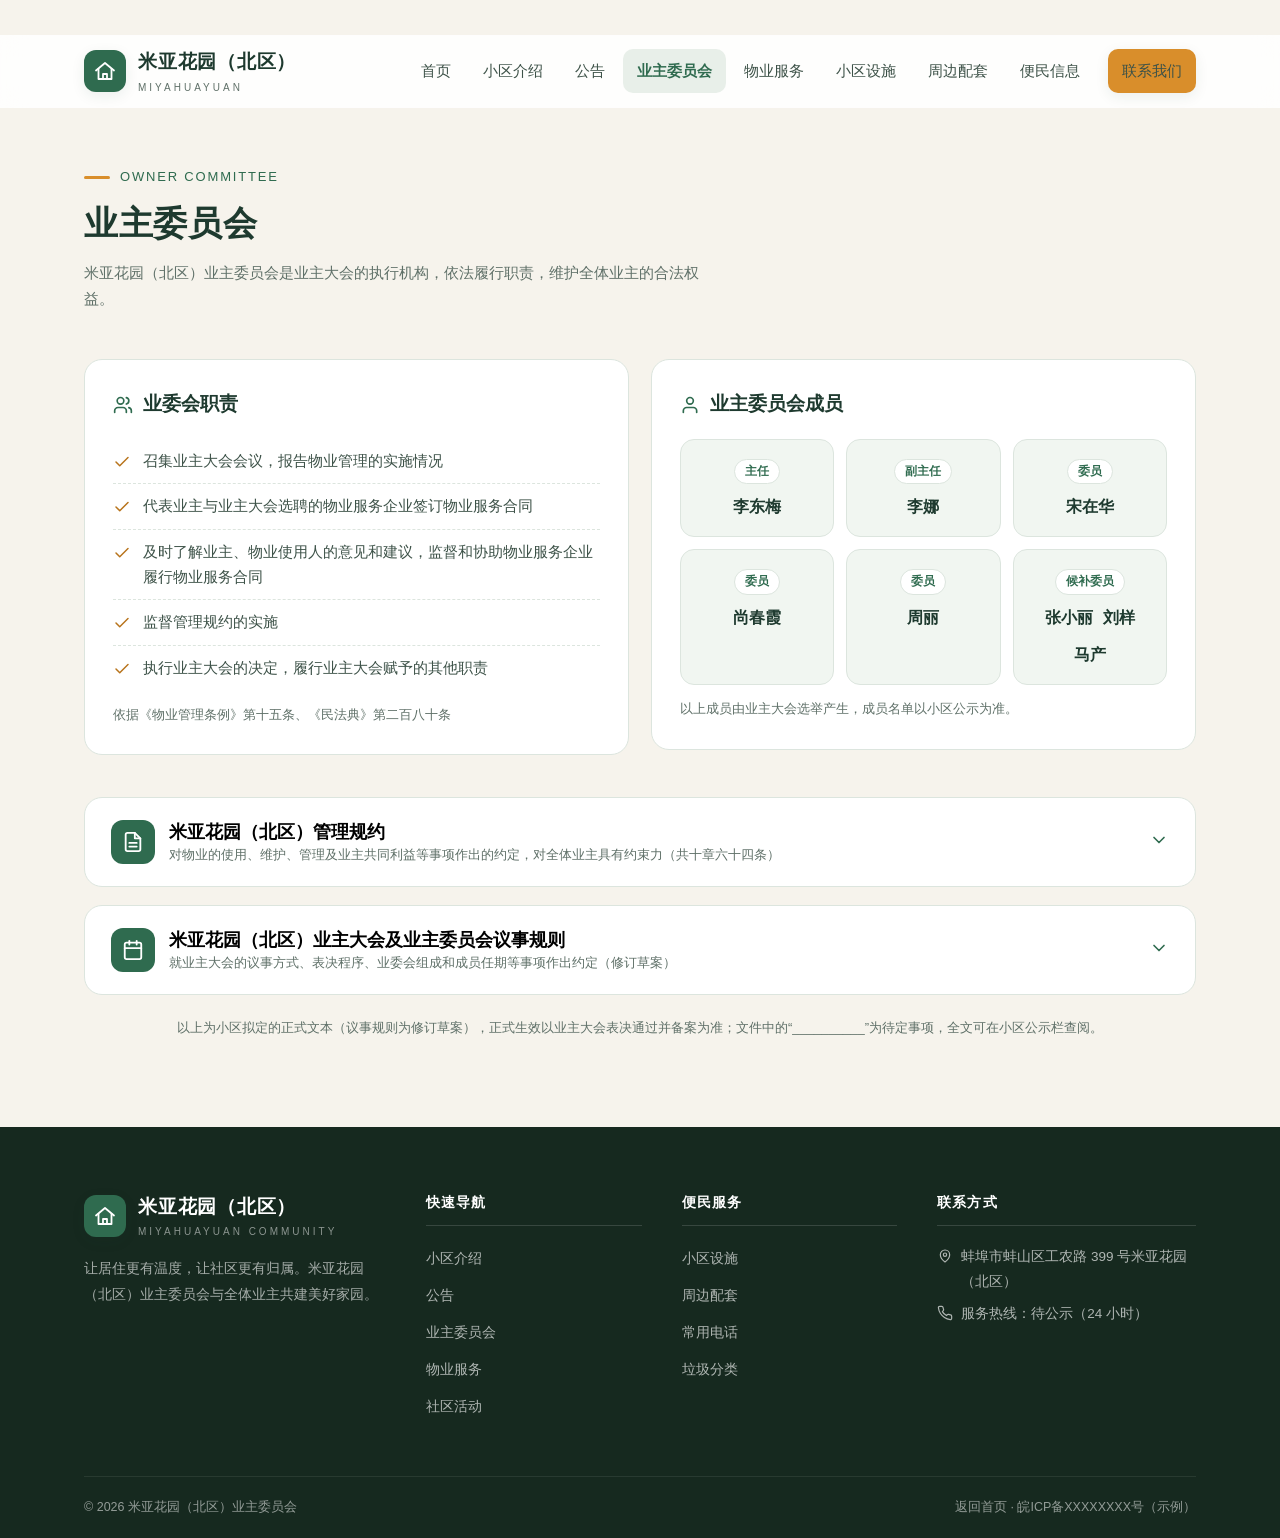
==== committee.html @ e0fb732d "gg" ====
<!DOCTYPE html>
<html lang="zh-CN">
<head>
<meta charset="UTF-8">
<meta name="viewport" content="width=device-width, initial-scale=1.0">
<title>业主委员会 · 米亚花园（北区）</title>
<meta name="description" content="米亚花园（北区）业主委员会：成员公示、职责说明与《管理规约》《议事规则》全文。">
<link rel="stylesheet" href="https://miaoda.feishu.cn/fonts/css2?family=Noto+Serif+SC:wght@500;600;700;900&family=Noto+Sans+SC:wght@300;400;500;700&display=swap">
<link rel="stylesheet" href="assets/css/site.css">
</head>
<body>

<header class="site-header" id="siteHeader">
  <div class="container nav">
    <a href="index.html" class="brand" aria-label="米亚花园（北区）首页">
      <span class="brand-logo">
        <svg viewBox="0 0 24 24" fill="none" stroke="currentColor" stroke-width="1.8" stroke-linecap="round" stroke-linejoin="round" width="24" height="24"><path d="M3 11.5 12 4l9 7.5"/><path d="M5.5 10v10h13V10"/><path d="M10 20v-5h4v5"/></svg>
      </span>
      <span>
        <span class="brand-name">米亚花园（北区）</span>
        <span class="brand-sub">MIYAHUAYUAN</span>
      </span>
    </a>
    <nav class="nav-links" id="navLinks" aria-label="主导航">
      <a href="index.html">首页</a>
      <a href="index.html#about">小区介绍</a>
      <a href="notices.html">公告</a>
      <a href="committee.html" class="active">业主委员会</a>
      <a href="index.html#service">物业服务</a>
      <a href="index.html#facilities">小区设施</a>
      <a href="index.html#around">周边配套</a>
      <a href="index.html#life">便民信息</a>
      <a href="index.html#contact" class="nav-cta">联系我们</a>
    </nav>
    <button class="nav-toggle" id="navToggle" aria-label="打开菜单" aria-expanded="false">
      <svg viewBox="0 0 24 24" fill="none" stroke="currentColor" stroke-width="2" stroke-linecap="round"><path d="M4 7h16M4 12h16M4 17h16"/></svg>
    </button>
  </div>
</header>

<main>
<!-- ===== 业主委员会 ===== -->
<section class="section section--sage" id="committee" style="padding-top:160px;">
  <div class="container">
    <div class="sec-head">
      <span class="sec-eyebrow">Owner Committee</span>
      <h2 class="sec-title">业主委员会</h2>
      <p class="sec-sub">米亚花园（北区）业主委员会是业主大会的执行机构，依法履行职责，维护全体业主的合法权益。</p>
    </div>

    <div class="committee-grid">
      <div class="committee-card">
        <h4>
          <svg viewBox="0 0 24 24" fill="none" stroke="currentColor" stroke-width="2" stroke-linecap="round" stroke-linejoin="round"><path d="M16 21v-2a4 4 0 0 0-4-4H6a4 4 0 0 0-4 4v2"/><circle cx="9" cy="7" r="4"/><path d="M22 21v-2a4 4 0 0 0-3-3.87"/><path d="M16 3.13a4 4 0 0 1 0 7.75"/></svg>
          业委会职责
        </h4>
        <ul class="duty-list">
          <li>
            <svg viewBox="0 0 24 24" fill="none" stroke="currentColor" stroke-width="2" stroke-linecap="round" stroke-linejoin="round"><polyline points="20 6 9 17 4 12"/></svg>
            召集业主大会会议，报告物业管理的实施情况
          </li>
          <li>
            <svg viewBox="0 0 24 24" fill="none" stroke="currentColor" stroke-width="2" stroke-linecap="round" stroke-linejoin="round"><polyline points="20 6 9 17 4 12"/></svg>
            代表业主与业主大会选聘的物业服务企业签订物业服务合同
          </li>
          <li>
            <svg viewBox="0 0 24 24" fill="none" stroke="currentColor" stroke-width="2" stroke-linecap="round" stroke-linejoin="round"><polyline points="20 6 9 17 4 12"/></svg>
            及时了解业主、物业使用人的意见和建议，监督和协助物业服务企业履行物业服务合同
          </li>
          <li>
            <svg viewBox="0 0 24 24" fill="none" stroke="currentColor" stroke-width="2" stroke-linecap="round" stroke-linejoin="round"><polyline points="20 6 9 17 4 12"/></svg>
            监督管理规约的实施
          </li>
          <li>
            <svg viewBox="0 0 24 24" fill="none" stroke="currentColor" stroke-width="2" stroke-linecap="round" stroke-linejoin="round"><polyline points="20 6 9 17 4 12"/></svg>
            执行业主大会的决定，履行业主大会赋予的其他职责
          </li>
        </ul>
        <p class="c-note">依据《物业管理条例》第十五条、《民法典》第二百八十条</p>
      </div>

      <div class="committee-card">
        <h4>
          <svg viewBox="0 0 24 24" fill="none" stroke="currentColor" stroke-width="2" stroke-linecap="round" stroke-linejoin="round"><path d="M20 21v-2a4 4 0 0 0-4-4H8a4 4 0 0 0-4 4v2"/><circle cx="12" cy="7" r="4"/></svg>
          业主委员会成员
        </h4>
        <div class="member-grid">
          <div class="member-card">
            <span class="m-role">主任</span>
            <span class="m-name">李东梅</span>
          </div>
          <div class="member-card">
            <span class="m-role">副主任</span>
            <span class="m-name">李娜</span>
          </div>
          <div class="member-card">
            <span class="m-role">委员</span>
            <span class="m-name">宋在华</span>
          </div>
          <div class="member-card">
            <span class="m-role">委员</span>
            <span class="m-name">尚春霞</span>
          </div>
          <div class="member-card">
            <span class="m-role">委员</span>
            <span class="m-name">周丽</span>
          </div>
          <div class="member-card">
            <span class="m-role">候补委员</span>
            <span class="m-names">
              <span class="m-name">张小丽</span>
              <span class="m-name">刘样</span>
              <span class="m-name">马产</span>
            </span>
          </div>
        </div>
        <p class="c-note">以上成员由业主大会选举产生，成员名单以小区公示为准。</p>
      </div>
    </div>

    <div class="doc-wrap">
      <div class="doc-card" id="docRule">
        <button class="doc-head" type="button" aria-expanded="false">
          <span class="d-ic">
            <svg viewBox="0 0 24 24" fill="none" stroke="currentColor" stroke-width="2" stroke-linecap="round" stroke-linejoin="round"><path d="M14 2H6a2 2 0 0 0-2 2v16a2 2 0 0 0 2 2h12a2 2 0 0 0 2-2V8z"/><polyline points="14 2 14 8 20 8"/><line x1="16" y1="13" x2="8" y2="13"/><line x1="16" y1="17" x2="8" y2="17"/></svg>
          </span>
          <span>
            <span class="d-title">米亚花园（北区）管理规约</span>
            <span class="d-sub">对物业的使用、维护、管理及业主共同利益等事项作出的约定，对全体业主具有约束力（共十章六十四条）</span>
          </span>
          <span class="d-arrow">
            <svg viewBox="0 0 24 24" fill="none" stroke="currentColor" stroke-width="2" stroke-linecap="round" stroke-linejoin="round"><polyline points="6 9 12 15 18 9"/></svg>
          </span>
        </button>
                <div class="doc-body">
          <div class="doc-chapter">
            <h5>第一章 总则</h5>
            <ol>
              <li>第一条 为维护本物业管理区域内的全体业主和物业使用人的合法权益，保障物业的安全、合理使用，营造美好宜居环境，根据《中华人民共和国民法典》《物业管理条例》《安徽省物业管理条例》等有关法律法规，结合本物业管理区域实际，制定本管理规约。</li>
              <li>第二条 本管理规约经征求属地街道办事处（乡镇人民政府）、居（村）民委员会的意见后，由业主大会会议通过，对物业管理区域内的全体业主和物业使用人均具有约束力。物业使用人违反本管理规约的规定，相关业主应当承担连带责任。“业主”指房屋等物业的所有权人。“物业使用人”指房屋等物业的承租人和其他实际合法使用房屋等物业的人，物业服务企业除外。物业的抵押人和抵押权人以及其他相关利益人在物业管理活动中均受本管理规约约束。</li>
              <li>第三条  本物业管理区域为商住混合性质，其中一至二层规划用途为商业（菜市场），三至六层规划用途为住宅。本规约旨在平衡商业经营必要性与住宅居住安宁性，维护全体业主的共同利益与合法权益。</li>
              <li>第四条 业主、物业使用人在物业使用中，应遵守本物业管理区域消防安全、电梯使用、高空抛物、车辆停放、杂物堆放、空调安装、装饰装修、动物饲养、垃圾分类、房屋出租、噪声污染等管理制度及约定和属地街道办事处（乡镇人民政府）、居（村）民委员会关于物业使用的有关要求，不得从事法律、法规、规章和规范性文件中规定的禁止性行为。</li>
            </ol>
          </div>
          <div class="doc-chapter">
            <h5>第二章 物业基本情况</h5>
            <ol>
              <li>第五条 本物业管理区域内物业的基本情况（一）物业名称：米亚花园北区；（二）坐落位置：蚌埠市蚌山区黄庄街道；（三）物业类型：综合；（四）物业管理区域四至：东至：   工农路     ；南至：   红旗三路   ；西至：   红旗三小   ；北至：   西泉小区   ；（有物业管理区域划分意见书的，具体附后）；（五）物业管理区域概况：总占地面积__________平方米、物业总建筑面积__________平方米，总户数__________；（六）物业服务用房建筑面积__________平方米，其中：物业服务用房用于办公的（物业管理办公用房）建筑面积__________平方米，坐落：；物业服务用房用于经营的（物业管理经营用房）建筑面积为__________平方米，坐落：；（七）业主大会及业主委员会办公地点：__________。</li>
              <li>第六条 功能分区说明（一）本小区规划功能混合，全体业主共同拥有共有部分。但基于使用性质差异，管理上实行“相对分区”原则。（二）住宅区域（主要指三至六层及周边紧邻的公共活动空间）的安宁、安全与卫生环境享有优先保护权。（三）商业区域（主要指一、二层菜市场及指定卸货区、商业垃圾房）的经营不得对住宅区域造成超出法律法规和本规约允许范围的干扰。</li>
            </ol>
          </div>
          <div class="doc-chapter">
            <h5>第三章 物业管理服务</h5>
            <ol>
              <li>第七条 物业服务收费可以采取包干制或酬金制方式，具体根据物业服务合同约定。</li>
              <li>第八条 业主按照物业服务合同约定按时足额向物业服务企业支付物业费等费用；业主转让物业专有部分的，应及时结清物业费等费用。</li>
              <li>第九条 业主与物业使用人约定由物业使用人交纳物业费等费用的，从其约定，业主负连带交纳责任。物业使用人未按约定交纳的，由业主交纳物业费等费用。</li>
              <li>第十条 业主委托物业服务企业提供物业服务合同约定以外服务项目的，其费用由双方另行约定。</li>
              <li>第十一条 业主应向物业服务企业提供真实有效的联系方式（包括联系电话、送达地址等），便于相关服务信息及紧急情况的通知或送达；联系方式发生变更，应及时联系物业服务企业更新信息。</li>
              <li>第十二条 业主应响应公共卫生事件、治安事件、消防救援以及恶劣天气影响等紧急情况的处理方案，配合物业服务企业开展应急处置相关工作。</li>
              <li>第十三条 对本物业管理区域内违反有关治安、消防安全、电梯使用、高空抛物、车辆停放、杂物堆放、空调安装、装饰装修、动物饲养、垃圾分类、房屋出租、噪声污染等方面法律法规和本管理规约规定的行为，物业服务企业应当及时劝阻、制止，收集固定相关证据；劝阻、制止无效的，及时向小区执法相关部门报告并协助处理，同时报告业主委员会、居（村）民委员会。</li>
            </ol>
          </div>
          <div class="doc-chapter">
            <h5>第四章 物业的使用和维护</h5>
            <ol>
              <li>第十四条 业主对物业的专有部分享有占有、使用、收益和处分的权利，但不得侵害其他人的合法权益。</li>
              <li>第十五条 业主、物业使用人应当按照下列规定使用物业：（一）自觉维护物业的整洁、美观和共用部位、通道的畅通及共用设施设备的完好；（二）当物业的专有部分出现影响他人正常使用的情况时，业主、物业使用人或物业服务企业应当及时维修，消除隐患，依法承担修复或赔偿责任；（三）不得占用、损坏本物业的共用部位、共用设施设备或改变其使用功能，因搬迁、装饰装修等原因确需合理使用共用部位、共用设施设备的，应事先通知物业服务企业并确定使用范围和时限，并在约定的期限内恢复原状，造成损失的，应予赔偿。（四）对业主、物业使用人享有使用权的绿地等，不得私自改造、破坏。</li>
              <li>第十六条 业主、物业使用人使用物业时不得有下列行为：（一）拆改住宅房屋或者与其结构垂直连体的非住宅房屋的基础、墙体、梁、柱、楼板等承重结构，损坏共用的设施设备，在外墙上拆改、增设门窗，或者扩大原有门窗尺寸，损坏和改变房屋外貌；（二）在楼板、阳台、露台、屋顶超荷载铺设材料或者堆放物品、在室内增设超荷载分隔墙体；在外墙安装存在安全隐患、有碍观瞻或者破坏小区整体环境的物品；（三）擅自改变房屋设计用途；（四）占用共用部位和消防通道，损坏共用的设施设备或者移装共用设备；（五）在庭院、车位、平台、屋顶、露台或者其他场地搭建建筑物、构筑物；（六）违反有关规定存放易燃、易爆、剧毒、放射性物品和燃放烟花爆竹及排放有毒、有害、危险物质；（七）法律、法规和规章禁止的其他行为。</li>
              <li>第十七条 业主和物业使用人应当按照设计用途使用物业，不得违反法律法规以及本管理规约的规定改变房屋使用用途。业主确需改变房屋设计用途的，除遵守法律、法规外，应当经有利害关系的业主书面同意后，报自然资源和规划等部门批准，依法办理相关手续，将有关部门审批的资料报送物业服务企业留存，并告知业主委员会、居（村）民委员会。</li>
              <li>第十八条 业主、物业使用人应遵守法律法规、规章和本管理规约的规定，按照有利于物业使用安全、整洁以及公平合理、不损害公共利益和他人利益的原则，正确处理供电、供水、供热、供气、排水、通行、通风、采光、管线铺设、建筑维修、装饰装修、环境卫生、环境保护、秩序维护等方面的相邻关系。</li>
              <li>第十九条 根据《中华人民共和国大气污染防治法》和《蚌埠市燃放烟花爆竹管理规定》等相关规定，业主、物业使用人禁止在物业管理区域内燃放烟花爆竹。</li>
              <li>第二十条 使用电梯，应自觉遵守《蚌埠市电梯安全管理条例》，不得有下列行为：（一）乘用明示处于禁止使用状态的电梯；（二）乘用超过额定载荷的电梯；（三）将电动自行车、摩托车、三轮车带入载人电梯；（四）采用非安全方法开启电梯层门、轿厢门；（五）用尖锐物体点击电梯按钮或者随意启动紧急报警装置；（六）吸烟、蹦跳，或者涂改、污损、撕毁电梯使用标志、安全警示标志等；（七）在运行的自动扶梯、自动人行道上逆行、追逐或者在出入口处滞留；（八）损坏、拆除电梯部件及其附属设施；（九）携带易燃易爆物品、危险物质或者其他可能影响电梯安全的物品；（十）扰乱电梯使用秩序、危及电梯运行安全的其他行为。监护人应当履行对被监护人安全乘用电梯的监护义务。</li>
              <li>第二十一条 业主、物业使用人应当加强安全防范意识，自觉遵守有关规章制度和维护家庭人身财产安全和本物业的使用安全，配合物业服务企业做好防火防盗工作。如发生煤气泄漏、漏电、火灾、水管破裂、交通事故、协助公安机关执行任务等突发事件，物业服务企业协助相关职能部门、单位采取紧急避险措施，业主、物业使用人应积极配合。</li>
              <li>第二十二条 业主、物业使用人应当遵守法律、法规、规章和规范性文件的规定，依法依规使用和维护本物业管理区域内的消防设施设备，并遵守下列规定：（一）不得占用、堵塞、封闭消防通道、消防登高面；（二）不得在消防楼梯、单元过道、楼顶消防逃生平台等公共部位堆放物品、杂物或搭建构筑物及其附属设施；（三）不得损坏消防设施设备、影响消防安全；（四）不得擅自使用、挪用物业区域内的消防设施、设备；（五）不得擅自动用消防用水；（六）不得私拉电线，违规为非机动车、平衡车等充电；（七）不得在高层民用建筑公共门厅、疏散走道、楼梯间、安全出口停放电动自行车或者为电动自行车充电；（八）违反消防安全的行为被公安、消防等部门责令整改的，应当按照要求及时整改；（九）__________。如有违反上述行为的，由物业服务企业或业主委员会予以劝阻、制止；劝阻、制止无效的，及时报告公安、消防等部门，并收集固定相关证据、协助处理。</li>
              <li>第二十三条 业主、物业使用人发现有人为损坏或非法动用消防设施的，应立即通知物业服务企业。物业服务区域内的火灾报警系统为紧急情况下使用，不得随意启动，以免影响火灾报警系统的正常生活。</li>
              <li>第二十四条 物业服务企业可对公共部位堆放的杂物和搭建的构筑物及其附属设施进行及时清理，对重大安全隐患立即进行清理或者对一般安全隐患已履行提前告知（公告）的情况下进行清理。</li>
              <li>第二十五条 业主、物业使用人应防止物业专有部分设施、搁置物、悬挂物等脱落、坠落，严禁高空抛物行为，防范高空坠物事件的发生。物业服务企业一旦发现高空抛物行为发生，应该立即向公安机关报警，并协助取证。物业服务企业为维护公共安全，经业主共同决定可安装监控查找高空抛物、高空坠物发生情况，因高空抛物、高空坠物造成的损失依法由责任人承担。</li>
              <li>第二十六条 物业管理区域内实行生活垃圾分类和定时定点投放制度的，业主和物业使用人为生活垃圾分类投放的责任人，遵守下列规定：（一）业主、物业使用人按照相关法律、法规、规章的规定，对其产生的生活垃圾进行分类投放；（二）规范使用垃圾驿站、垃圾分类收集容器等生活垃圾分类设施设备；（三）不属于生活垃圾的，按照相关规定处理，不得随便丢弃；（四）__________。如有违反上述行为的，由物业服务企业或业主委员会予以劝阻、制止；劝阻、制止无效的，向有关行政主管部门报告，并收集固定相关证据、协助处理。</li>
              <li>第二十七条 业主、物业使用人在装饰装修及物业使用过程中，不得违法搭建、改建建筑物、构筑物，并遵守下列规定：（一）不得将房屋内卧室、起居室、阳台等部位改为卫生间或厨房间，不得改变卫生间、厨房间的原始设计位置；（二）不得改变房屋的基础、承重墙体、梁柱、楼盖、屋顶等房屋原始设计承重结构；（三）不得擅自改变房屋外立面；（四）__________。如有违反上述行为的，由物业服务企业或业主委员会予以劝阻、制止，劝阻、制止无效的，应向城管执法等部门报告，并收集固定相关证据、协助处理；物业服务企业对用于违法搭建的施工机械、材料等可采取禁止进入物业管理区域的措施。</li>
              <li>第二十八条 业主、物业使用人进行装饰装修时，遵守下列规定：（一）遵守国家、省、市的相关规定以及本管理规约约定，遵守装饰装修的注意事项；（二）需要装饰装修房屋的，应当事先告知物业服务企业，并按照装饰装修的有关规定办理手续。物业服务企业应当将房屋装饰装修中的禁止行为和注意事项告知业主、物业使用人，与物业服务企业、施工单位、业主或物业使用人签订装饰装修服务三方协议，业主或物业使用人未委托施工单位进行装修的，由装修施工班组负责人签订；（三）在指定地点放置装饰装修材料及装修垃圾，不得擅自占用共用部位和公共场所，房屋装修期间产生的建筑垃圾，投放在规定的建筑垃圾堆放点，业主可自行清运，需要物业服务企业代为清运的，由双方协商确定费用：__________；（四）施工期间应采取有效措施，减轻或避免施工过程中对相邻业主或物业使用人日常生活造成的影响，施工时间：上午     :     ～     :     、下午     :     ～     :     ，其他时段不得从事敲、凿、刨、钻等影响休息的装修行为。因特殊情况需要在规定时间外进行施工的，应事先取得相邻业主的同意，书面告知物业服务企业后实施，并尽可能缩短施工时间；中考、高考等特殊期间，应遵守市、县（区）人民政府作出的限制性规定；（五）不得擅自扩大承重墙上原有门窗尺寸，拆除连接阳台的砖、混凝土墙体。合理使用水、电、气等共用设施设备，不得擅自拆改及封闭检修口；（六）因装饰装修房屋影响物业共用部位、共用设施设备的正常使用以及侵害相邻业主合法权益的，应及时恢复原状并承担相应的赔偿责任。（七）按规定可以安装防盗网的，应按照统一的标准制作安装，以保持本物业管理区域外观统一；发现装饰装修企业、施工人员或物业服务企业有强制装饰装修行为的，应及时向公安机关或有关行政主管部门报告。</li>
              <li>第二十九条 业主、物业使用人应按照房屋设计预留的位置安装空调，未预留位置的，在物业服务企业指导下进行安装，并按要求做好噪音及冷凝水的处理。不得在空调设备上增加其他负载，并定期对空调设备的安全进行检查和维护。发生下列情况之一的，业主、物业使用人应当及时采取措施消除安全隐患：（一）空调设备超过设计使用期限的；（二）空调设备安装架和紧固件出现松动或者严重锈蚀的；（三）物业服务企业告知空调设备安装架和紧固件出现松动或者严重锈蚀的；（四）__________。业主、物业使用人使用空调产生噪声超过有关环境噪声标准的，应当停止使用，并采取维修、更新等有效措施，降低噪声影响。</li>
              <li>第三十条 饲养宠物时，应遵守宠物饲养管理相关规定：（一）应持证饲养、做好宠物定期防疫；（二）小区内（含公共区域及业主户内）不得饲养家畜、家禽，小区内发现流浪动物（如猫、狗等），及时通知物业服务企业处置；（三）应遵守社会公德，遛犬（宠物）要按规定拴好牵引绳，及时清理宠物粪便；（四）宠物不得扰民，违规饲养影响业主导致投诉，饲养人应及时整改，物业服务企业可督促、检查、处置此类事项，可要求相关业主进行整改，拒不整改的，可向有关部门举报和投诉；（五）遛放宠物须遵照约定时间进行，犬类等遛放时间遵守相关规定；（六）携带宠物进入公共场所（包括电梯内），须做好安全防范措施，以防伤及他人，造成人身伤害的，依法承担法律责任；（七）因饲养或遛放宠物未遵守规定而产生的不良后果由宠物饲养人、遛放人承担相关责任。本物业管理区域内的养犬行为以及相关管理活动，应遵守2020年5月1日起施行的《蚌埠市养犬管理条例》。</li>
              <li>第三十一条 业主、物业使用人在物业使用中，应遵守下列规定：（一）机动车管理：详见第五章专章规定；（二）非机动车管理：所有电动自行车须在指定充电桩充电，严禁“飞线”充电、入楼入户。商业从业人员的非机动车应在指定商业员工停放区停放；（三）宠物饲养：按第三十条执行；（四）防盗窗、网、门、栅安装：应按照统一标准制作安装，保持外观统一；（五）晒衣架安装：应在指定区域或设计位置安装，不得影响外立面美观及公共安全；（六）太阳能热水器安装：应经批准并在指定位置安装，不得损坏屋面防水及承重结构；（七）封闭阳台：应遵守统一设计方案，不得擅自改变外观及结构；（八）__________。</li>
              <li>第三十二条 业主、物业使用人在物业使用中，除遵守前述条款外，应特别遵守下列规定：（一）噪音控制：菜市场营业时间建议为6:00-20:00。夜间22:00至次日6:00严禁进行产生噪音的装卸货、清理、运输等活动。市场内及商铺不得使用外置音响设备招揽顾客。（二）环境卫生：菜市场及商铺产生的生活垃圾、厨余垃圾及经营性垃圾，须严格分类、袋装密封，并于每日21:00前投放至指定的商业垃圾集中点，由相关单位清运。严禁与住宅生活垃圾混投，严禁在公共区域冲洗、堆放。商户须履行“门前三包”责任。（三）货物堆放：严禁占用消防通道、住宅大堂、公共走廊、楼梯间等任何公共区域进行理货、分拣、长期堆放货物或商品。</li>
              <li>第三十三条 公共活动与商业标识（一）广场舞等群体活动时间不得早于7:00或晚于21:00，音量白天不得超过60分贝，晚上不得超过50分贝。活动地点应远离住宅楼核心区域。中考、高考等特殊期间，按政府规定执行。（二）禁止以任何形式对本物业管理区域内的公共部位进行破坏，例如在电梯、外墙、公共卫生间等公共部位粘贴广告、乱涂乱画等，若破坏须恢复原状并赔偿损失；（三）沿街商铺布设广告牌、条幅、悬挂物、灯饰等必须统一、美观，安装规范、牢固，并做好防护措施，若发生安全事故的由责任人承担。本物业管理区域内的商铺店招等须按规定经相关部门审核批准，并到物业服务企业登记。</li>
            </ol>
          </div>
          <div class="doc-chapter">
            <h5>第五章 车辆停放管理</h5>
            <ol>
              <li>第三十四条 进入小区车辆须遵守以下车辆行驶和停放规定：（一）购买或租用固定车位（库）的业主、物业使用人需携带购买合同或租赁合同至物业服务企业办理登记手续；（二）车辆分类管理1. 住宅业主车辆：指服务于住宅业主/住户日常生活的私家车。拥有规划内“住宅停车位”使用权的车辆，经登记授权后可进入住宅车辆停放区域。2. 商业货运车辆：指为菜市场商户运送货物的车辆。仅允许在规划指定的“货车停车处”临时停放，严格遵守即停即走原则，卸货时间限定于每日5:00-7:00, 14:00-16:00，严禁超时占用或停放过夜。非卸货时段不得进入住宅车辆停放区域。3. 访客及临时车辆：须经被访业主确认，按指引停放在指定的临时泊位（如：小区东南侧临时停车位）。外来购物顾客车辆原则上不得进入小区内部，应引导至外部公共停车场。（三）费用与优先权：住宅配套车位的使用费、管理费标准，由业主大会在法律框架内决定。在车位资源紧张时，住宅业主车辆享有绝对优先使用权。商业区域不得以任何形式长期占用住宅配套车位资源。（四）所有车辆在通过挡车器时，必须等挡杆逐一开启后方可进出，严禁跟车，造成设备损坏的由车辆使用人承担；（五）所有车辆进入小区需严格做到“一慢、二看、三通过”，并且按照园区的限速、限鸣、限高等标志行驶，造成损失由违规者承担；（六）严禁机动车和非机动车行驶、停放时车轮碾压绿化带；（七）自行车、电动车和三轮车等非机动车，进入小区后应减速慢行或推行，且整齐有序地停放在指定的非机动车停放处；（八）未经业主共同决定，禁止擅自在停车位上安装任何装置，车辆停放期间，防盗报警器应使用静音，防止发生噪音影响他人正常的生活、学习、工作和休息。</li>
              <li>第三十五条 停放在小区内的机动车，应注意安全；机动车使用人应配合物业服务企业对车辆行驶、停放秩序进行管理，人离车时要将车内贵重物品拿走，并关好车窗，锁好车门，谨防失窃。</li>
              <li>第三十六条 停放在小区的机动车如发生刮擦、碰撞等事故，应及时报警按交通事故处置，物业服务企业予以协助处理。</li>
              <li>第三十七条 物业服务企业应劝阻和制止违反车辆行驶和停放规定的行为，劝阻和制止不成可以在物业管理区域内公开曝光。对于占用消防通道停车等违反公共安全的行为，物业服务企业应立即报告消防救援部门处理，在紧急情况下可采取移车等必要措施，因移车造成的损失由该车主承担。</li>
              <li>第三十八条 对违反车辆行驶和停放规定的行为，其他业主、物业使用人予以劝阻、制止，并协助物业服务企业对违规行为进行管理。</li>
            </ol>
          </div>
          <div class="doc-chapter">
            <h5>第六章 物业的维修</h5>
            <ol>
              <li>第三十九条 业主对物业专有部分的维修养护行为不得妨碍其他业主的合法权益。</li>
              <li>第四十条 因维修养护物业确需进入相关业主的物业专有部分时，业主或物业服务企业应事先告知相关业主，相关业主应给予支持和配合；相关业主阻挠维修养护而造成物业损坏及其他损失的，应承担相应责任。</li>
              <li>第四十一条 发生危及公共利益或其他业主合法权益的紧急情况下，必须及时进入物业专有部分进行抢修但无法通知相关业主的，物业服务企业应向相邻业主和业主委员会说明情况，在公安机关或居（村）民委员会的见证下，可进入相关业主的物业专有部分进行抢修，事后应及时通知相关业主并做好善后工作，抢修产生的相关费用由责任人承担。</li>
              <li>第四十二条 因公共利益或者维修养护物业，业主确需临时占用、挖掘道路、场地、绿地及其他共用部位、共用设施设备的，应征得业主委员会、物业服务企业、直接利害关系人的同意，并依法办理相关手续，事后在约定期限内恢复原状。</li>
              <li>第四十三条 物业存在安全隐患，危及公共利益和其他业主合法权益时，责任人应当及时采取措施消除隐患。</li>
              <li>第四十四条 人为原因造成共用部位、共用设施设备损坏的，由责任人负责修复并承担费用。</li>
              <li>第四十五条 建设单位应按国家规定的保修期限和保修范围承担物业的保修责任。在保修期内出现的质量问题由建设单位在约定时限内解决。建设单位未及时履行保修责任的，由建设行政管理部门督促建设单位履行保修责任；建设单位不履行保修责任或因歇业、破产等原因无法履行保修责任的，可以按相关规定启动使用保修金。</li>
              <li>第四十六条 本物业管理区域建立的物业专项维修资金专项用于物业保修期满后物业共用部位、共用设施设备的维修和更新、改造，其归集、使用、管理执行国家、省、市的相关规定。</li>
            </ol>
          </div>
          <div class="doc-chapter">
            <h5>第七章 物业的转让、租赁</h5>
            <ol>
              <li>第四十七条 物业出租应当遵守相关法律、法规、规章等相关规定，尊重社会公德，不得危及物业的安全，不得损害其他业主的合法权益。</li>
              <li>第四十八条 住房出租应当遵守《城市房屋租赁管理办法》以及相关配套政策。</li>
              <li>第四十九条 物业出租人应当协同承租人依法办理房屋租赁登记备案手续，同时按规定将租客信息向居（村）民委员会或公安派出所报送登记。</li>
              <li>第五十条 物业转让或者出租时，业主须将本管理规约、物业服务收费标准作为转让合同或者租赁合同的附件，由受让人或承租人作出书面承诺。物业转让或者出租后，当事人应当于物业转让合同或者租赁合同签订之日起10日内，将转让或者出租情况以及相应通讯联系方式书面告知业主委员会和物业服务企业。</li>
            </ol>
          </div>
          <div class="doc-chapter">
            <h5>第八章 物业共有部分的经营与收益分配</h5>
            <ol>
              <li>第五十一条 本物业管理区域内属于全体业主所有的物业管理经营用房、停车场及其他物业共用部位、共用设施设备等（委托物业服务企业或由业主委员会自主）经营，扣除合理经营成本后，所得公共收益可用于以下用途：（一）补充物业专项维修资金；（二）保修期满后物业共用部位、共用设施设备的维修、更新、改造和养护；（三）补充因物业费标准较低、服务成本增加导致的物业服务费用不足；（四）业主大会、业主委员会的工作经费；（五）优先用于弥补因商业运营对住宅公共环境造成的额外管理、维护、损耗成本（以下简称“经营补偿金”），包括但不限于：因商业活动增加的保洁消杀频次、加强安保巡逻、专项管道疏通、公共设施加速折旧的预备金等；（六）用于改善住宅区域居住环境的专项改造；（七）其他改善小区环境等符合全体业主共同利益的用途。</li>
              <li>第五十二条 公共收益分配原则 公共收益在用于前条（一）至（七）项时，应遵循“谁产生、谁补偿”与“住宅优先”相结合的原则。每年度预算应优先保障第（五）项“经营补偿金”的足额计提，具体计提比例和金额由业主委员会根据上年实际情况拟定，报业主大会决定。</li>
              <li>第五十三条 公共收益由社区与业主委员会建立共管账户、聘请会计记账人员集中统一记账等方式进行管理，不得以任何个人或者其他组织名义进行管理，并每半年公示一次收支情况。</li>
              <li>第五十四条 公共收益单次使用金额在          万元以上的，经社区党组织审议后提交业主大会决定。公共收益单次使用金额在          万元以下的，业主委员会会议决定后向社区党组织报备，并在本物业管理区域内公告。</li>
              <li>第五十五条 公共收益收支情况按规定或每年进行一次审计，并将审计报告在本物业管理区域内公告栏、每幢房屋门栋公告          日（不少于7日）。物业服务企业更换，业主委员会届满或终止，或者业主委员会负责人离职的，须对公共收益收支情况进行审计，并将审计报告在本物业管理区域内公告栏、每幢房屋门栋公告          日（不少于7日）。</li>
              <li>第五十六条 对公共收益收支情况进行审计的，相关费用从公共收益中列支。</li>
            </ol>
          </div>
          <div class="doc-chapter">
            <h5>第九章 违约责任</h5>
            <ol>
              <li>第五十七条 业主、物业使用人应自觉遵守管理规约，违反管理规约的，造成业主物业损害或业主共同利益受损的，受损害业主、业主委员会、物业服务企业可依法向人民法院提起诉讼。</li>
              <li>第五十八条 为维护业主的共同利益，业主大会同意在物业管理服务活动中授予物业服务企业以下权利：（一）根据物业管理法律、法规、规章和本管理规约的规定，由物业服务企业制定物业共用部位、共用设施设备和相关场地维修、养护、管理、使用等各项管理制度，并督促业主、物业使用人遵守执行；（二）以告知、劝阻等必要措施制止业主、物业使用人违反物业管理法律法规规章、物业服务合同、管理制度和本管理规约的行为，拒不改正的，物业服务企业可以采取下列措施：1. 物业服务企业可对公共部位堆放的杂物和搭建的构筑物及其附属设施进行及时清理，对重大安全隐患立即进行清理或者对一般安全隐患已履行提前告知（公告）的情况下进行清理；2. 对于占用消防通道、故意堵塞出入口等严重影响公共安全和业主正常生活的特殊情况下，物业服务企业可以在居（村）民委员会或业主委员会的见证下，采用拖车等方式解除隐患，可对私拉电线和其他违规充电等行为进行应急处置（包括制止违规充电行为、对违规充电的充电设备临时管理、对违规停放的非机动车移车等）；3. 物业服务企业可以联合居（村）民委员会、业主委员会以书面形式将业主、物业使用人高空抛物、堵塞消防通道等危害公共安全的行为通报其所在工作单位，由其单位协助劝导、消除影响等；4. 业主在装饰装修工程开工前，未到物业服务企业办理登记手续的，业主出现本规约第二十七、二十八条等约定的违规装修行为物业服务企业对其制止无效的，物业企业可以禁止装饰装修施工人员和材料进入物业管理区域。5. 对于违反本规约第四章第三十二条（商业活动规定）、第五章车辆管理规定的行为，经三次劝阻无效，物业服务企业有权采取限制该商户/车辆进入相关区域、暂停提供特定服务等措施，并报告业主委员会和社区。</li>
              <li>第五十九条 业主、物业使用人未按物业服务合同约定交纳物业费等费用的，经书面催交，无正当理由逾期仍不交费的，业主委员会可以采用以下措施协助物业服务企业进行催交：1. 业主违约逾期不支付物业费超过     __     个月，物业服务人员可在物业管理区域内显著位置公示业主欠费信息（应隐藏关键信息，不得公示业主身份证号码、电话号码、姓名的全部部分，例：户号：1号楼103，张**，欠费金额：XXX元）。2. 业主仍不缴纳的，业主委员会可通过发放催缴通知、限制欠费业主行使共同管理权、协助物业服务企业依法追交。3. __________。</li>
              <li>第六十条 违反有关法律、法规、规章或者本管理规约造成其他业主人身伤害、财产损失的，责任人应负赔偿责任。</li>
              <li>第六十一条 （违约金条款） 本物业管理区域内业主、物业使用人如违反本管理规约，经劝阻无效的，应承担违约责任。针对以下高频违规行为，设定违约金标准：（一）违反车辆管理规定（第五章），占用住宅专属车位或超时占用卸货车位的，每次处以200元违约金。（二）违反商业活动管理规定（第四章第三十二条第（一）款），产生严重扰民噪音的，每次处以100元违约金。（三）违反商业活动管理规定（第四章第三十二条第（二）、（三）款），乱堆乱放垃圾、污物或占用公共区域堆放货物的，每次处以100元违约金。违约金归属本物业管理区域内业主共有，纳入公共收益账户。由业主委员会负责催缴，拒不交纳的，可依法提起诉讼。本条款不影响其他法律责任的追究。</li>
            </ol>
          </div>
          <div class="doc-chapter">
            <h5>第十章 附则</h5>
            <ol>
              <li>第六十二条 本管理规约自业主大会会议通过之日起生效。未尽事宜的修订、补充，经业主大会会议表决通过后，作为本规约的组成部分。</li>
              <li>第六十三条 本管理规约如有与现行法律、法规、规章相抵触的条款，则该条款无效，但不影响其他条款的效力。</li>
              <li>第六十四条 居（村）民委员会、业主委员会监督本管理规约的实施。</li>
            </ol>
          </div>
        </div>
      </div>

      <div class="doc-card" id="docProcedure">
        <button class="doc-head" type="button" aria-expanded="false">
          <span class="d-ic">
            <svg viewBox="0 0 24 24" fill="none" stroke="currentColor" stroke-width="2" stroke-linecap="round" stroke-linejoin="round"><rect x="3" y="4" width="18" height="18" rx="2" ry="2"/><line x1="16" y1="2" x2="16" y2="6"/><line x1="8" y1="2" x2="8" y2="6"/><line x1="3" y1="10" x2="21" y2="10"/></svg>
          </span>
          <span>
            <span class="d-title">米亚花园（北区）业主大会及业主委员会议事规则</span>
            <span class="d-sub">就业主大会的议事方式、表决程序、业委会组成和成员任期等事项作出约定（修订草案）</span>
          </span>
          <span class="d-arrow">
            <svg viewBox="0 0 24 24" fill="none" stroke="currentColor" stroke-width="2" stroke-linecap="round" stroke-linejoin="round"><polyline points="6 9 12 15 18 9"/></svg>
          </span>
        </button>
                <div class="doc-body">
          <div class="doc-chapter">
            <h5>第一章 总 则</h5>
            <ol>
              <li>第一条　为维护本物业管理区域全体业主的合法权益，规范业主大会、业主委员会的议事活动，根据《中华人民共和国民法典》《物业管理条例》《安徽省物业管理条例》等有关法律法规，制定物业管理区域业主大会及业主委员会议事规则（以下简称“议事规则”）。</li>
              <li>第二条　业主大会、业主委员会遵循党建引领、以人为本、权责统一，以及业主自治原则，开展物业管理活动。对物业管理活动中的重大履职事项，应先召开业主委员会会议讨论，形成共识后再提交业主大会决定。业主委员会在街道办事处（乡镇人民政府）和居（村）民委员会的指导监督下开展工作。业主大会和业主委员会应当依法履行职责，不得作出与物业管理无关的决定，不得从事与物业管理无关的活动。</li>
              <li>第三条　业主大会和业主委员会在职责范围内依法作出的决定对本物业管理区域内的全体业主和物业使用人均具有约束力。任何人不得抵制决定的贯彻执行，不得干扰业主大会和业主委员会的正常工作。</li>
              <li>第四条　业主大会、业主委员会作出决定前，应听取居（村）民委员会的意见，作出决定后应及时向业主公开并报告居（村）民委员会。</li>
              <li>第五条　业主委员会委员应当加强物业管理相关法律法规及业务知识学习，参加相关部门组织的业务培训，不断提高依法履职的能力。</li>
            </ol>
          </div>
          <div class="doc-chapter">
            <h5>第二章 业主大会</h5>
            <ol>
              <li>第六条　物业管理区域范围及相应的业主大会名称（一）物业管理区域范围（附图）：东至：【工农路】；南至：【红旗三路】；西至：【红旗三小】；北至：【西泉小区】；（有物业管理区域划分意见书的，具体附后）。（二）业主大会名称为：蚌埠市蚌山区米亚花园北区业主大会。</li>
              <li>第七条　物业管理区域达到《安徽省物业管理条例》第十五条规定成立业主大会条件的，街道办事处（乡镇人民政府）指导业主成立业主大会筹备组，筹备召开首次业主大会会议。县（区）物业管理行政主管部门应当对筹备召开首次业主大会会议给予业务指导。</li>
              <li>第八条　业主大会决定事项：（一）制定和修改业主大会议事规则；（二）制定和修改管理规约；（三）选举业主委员会或者更换业主委员会成员；（四）选聘和解聘物业服务企业或者其他管理人；（五）使用专项维修资金；（六）听取和审议业主委员会的工作报告、财务报告；（七）听取和审议物业服务人的工作报告、财务报告；（八）改变和撤销业主委员会不适当的决定；（九）决定业主大会、业主委员会工作经费的相关事项；（十）审议物业服务方案，决定物业服务合同、收费标准；（十一）筹集专项维修资金；（十二）改建、重建建筑物及其附属设施；（十三）改变共有部分的用途或者利用共有部分从事经营活动；（十四）有关共有和共同管理权利的其他重大事项。前款业主共同决定事项，应当由专有部分面积占比三分之二以上的业主且人数占比三分之二以上的业主参与表决。决定前款第十项至第十二项规定的事项，应当经参与表决专有部分面积四分之三以上的业主且参与表决人数四分之三以上的业主同意。决定前款其他事项，应当经参与表决专有部分面积过半数的业主且参与表决人数过半数的业主同意。【鉴于本物业管理区域为商住混合性质，在表决前款所列事项中，若经业主委员会认定或经专有部分占建筑物总面积百分之十以上的业主联名提出，该事项将显著影响住宅业主居住安宁、安全或显著改变商业与住宅区域现有利益平衡格局的，应启动前置协商程序。业主委员会应在表决公告发布前，至少提前15日组织住宅业主代表与商业业主代表召开专题协商会议，邀请属地居（村）民委员会派员列席。协商情况应形成纪要，作为表决的参考文件与公告内容一同向全体业主公布。】第九条　业主大会会议应当由专有部分面积占比三分之二以上的业主且人数占比三分之二以上的业主参与表决，由业主委员会按照下列程序组织召开：（一）起草业主大会会议表决的内容、会议召开形式、时间、地点、议题和议程，制定征询意见的内容或表决方式，核实业主身份、人数、专有部分面积、建筑物总面积等情况；（二）会议时间、地点、议题和议程等内容应当经居（村）民委员会备案后，在业主大会会议召开15日前在物业管理区域内显著位置公告，听取业主的意见；（三）按照本议事规则第十六条规定，发放和回收表决票，并应在公告要求的时间内完成投票工作。因客观原因不能按期完成投票工作的，应在居（村）民委员会指导下决定是否延期并在物业管理区域内公告；（四）按照本议事规则第十七条规定，统计表决结果。业主大会会议表决的情况应接受街道办事处（乡镇人民政府）和居（村）民委员会的监督；（五）业主大会会议决定以书面形式在本物业管理区域内公告栏、每幢房屋门栋（单元）公告【7】日（不少于7日），接受业主的查询和监督；（六）业主大会会议应当由业主委员会书面记录并存档。业主委员会应当通过多种方式及途径送达表决票并经业主确认。业主应当积极参与表决，表决票送达并已确认的业主，视为参与表决。业主委托代理人参与表决的，应当采用书面形式。</li>
              <li>第十条　业主大会会议分为定期会议和临时会议。定期会议每年召开【1】次。有下列情形之一的，业主委员会应当自情形发生或收到申请之日起45日内组织召开业主大会临时会议：（一）经专有部分占建筑物总面积百分之二十且占总人数百分之二十以上业主提议，属于业主大会议事范围且提议事项明确、联系人明确的；（二）发生【重大安全事故、重大治安事件或公共卫生事件】等重大情形或者紧急事件需要及时处理的；（三）街道办事处（乡镇人民政府）和居（村）民委员会认为有必要并要求召开的；（四）经专有部分占建筑物总面积百分之二十且占总人数百分之二十以上的住宅业主联名提议，且提议事项涉及住宅区域重大权益的；（五）发生因商业经营活动严重侵害住宅业主共同利益，经业主委员会调解无效等情形的；（六）业主大会议事规则或者管理规约规定的其他情形。业主委员会未按照上述规定及时组织召开业主大会临时会议的，街道办事处（乡镇人民政府）应当督促或者组织召开业主大会临时会议。</li>
              <li>第十一条　业主委员会接到提议召开业主大会临时会议书面申请（需有业主本人签名）后，及时报告居（村）民委员会，并在15日内对提议的真实有效性进行核实。经核实，符合业主大会临时会议召开情形的，业主委员会应当在收到提议之日起45日内按规定召开业主大会临时会议，就提议事项征求业主意见并进行表决，表决议题应与提议议题相一致；提议不符合业主大会临时会议召开情形的，业主委员会应当在收到提议之日起20日内说明事实、理由和依据，予以书面回复。</li>
              <li>第十二条　业主委员会未按规定组织召开业主大会会议的，业主可以请求物业所在街道办事处（乡镇人民政府）、居（村）民委员会协调，确定召开时间。逾期仍未召开的，根据《安徽省物业管理条例》规定，居（村）民委员会在街道办事处（乡镇人民政府）指导监督下召开。</li>
              <li>第十三条　业主大会会议可以采用电子投票、书面征求意见或者集体讨论的形式，也可以采取相结合的形式召开。为确保业主大会召开的公开公平公正，鼓励使用“珠城物业”平台采用电子投票的形式召开，采用其他形式召开业主大会的，应由业主委员会以户为单位，将表决事项和表决结果录入“珠城物业”电子化表决平台内，方便业主查询。</li>
              <li>第十四条　【管理规约违约行为的处理程序】【（一）业主委员会负责监督《管理规约》的执行。对于《米亚花园北区管理规约》中规定的违约行为，物业服务企业应履行巡查、劝阻、取证和初次认定的职责。】【（二）业主委员会根据物业服务企业报送的材料进行复核，并有权听取违规行为人的陈述和申辩。经业主委员会过半数委员同意，可作出最终违约认定及处理决定。】【（三）对于认定的违约金，业主委员会可授权物业服务企业从该业主或物业使用人交纳的物业服务费或其他应付费用中抵扣，或通知其限期缴纳至公共收益共管账户。对拒不缴纳的，业主委员会可依法提起诉讼进行追缴。】【（四）具体执行细则可由业主委员会制定，经公示后实施。】第十五条　业主大会采用以下第【（可多选）1、2、4、5】项确认参加表决的业主：&lt;br&gt;业主到会并在会议签到表上签名；&lt;br&gt;业主在表决票上或者表决票发放表上签名；&lt;br&gt;业主在寄送业主大会通知的挂号信、快递等收件凭证上签名；&lt;br&gt;音像、影像资料可以确认的；&lt;br&gt;业主在“珠城物业”电子化表决平台查收确认；&lt;br&gt;【_____】。</li>
              <li>第十六条　业主大会会议采用以下第【（可多选）（一）、（二）、（三）、（五）】种方法进行发放、回收表决票：（一）设投票箱：在物业管理区域内设投票箱，由业主将表决票投入投票箱内；（二）专人送达、回收：由业主委员会组织有关人员逐户送达并回收；（三）电子投票：可以通过“珠城物业”平台采用电子投票进行投票；（四）传真（以传真方式投票的，应在表决票中附业主本人身份证复印件）；（五）邮寄挂号信、快递（以邮寄挂号信或快递投票的，应在表决票中附业主本人身份证复印件）；（六）音像、影像资料（以音像、影像资料投票的，音像、影像资料应当有业主本人对具体表决事项的明确意见表达）；（七）采用其他形式召开业主大会的，应由业主委员会以户为单位，将表决事项和表决结果录入“珠城物业”电子化表决平台内，方便业主查询。（八） 【_____】。</li>
              <li>第十七条　业主大会采取以下方法进行表决票的统计：（一）车位、摊位等特定空间不计入确定业主投票权数的专有部分面积；（二）投票人需用蓝黑钢笔或水笔填写并签名，签名因未填写、涂改、字迹不清等原因造成无法辨认投票人业主身份及其意见的，视为无效票；（三）单个事项表决意见不按表决票规定符号填写的，该单个事项表决意见无效，但不影响其他事项表决意见的统计，若对表决意见进行修改的，须在最终选择表决意见处签名。（四）为平衡商住区域产权特点，保障议事公平，在计算第八条、第十条等条款所涉及的“业主人数”时，本物业管理区域内商业部分（规划为一至二层）的投票权人数，按其在政府不动产登记部门登记的独立产权单元数量计算，每一独立产权单元计为一个投票权人数。住宅部分（三至六层）按实际业主户数计算。此计算方式仅用于确定业主大会会议召开条件、表决比例等程序性事项中“业主人数”的统计基础。第十八条　业主大会对某项提议已经作出决定的，业主在【6】月内不得以同一内容同一理由再提议召开业主大会会议进行表决。</li>
            </ol>
          </div>
          <div class="doc-chapter">
            <h5>第三章 业主委员会</h5>
            <ol>
              <li>第十九条　业主委员会由【7】名委员组成，其中主任1名、副主任【2】名。主任、副主任在业主委员会委员中推选产生。业主委员会委员的构成应体现本物业商住混合性质，其中来自住宅区域（三至六层）的委员应不少于【4】名，且主任原则上应由住宅区域业主担任。业主委员会候补委员的构成也应遵循此原则，以确保委员缺额递补后仍能维持前述比例。 鼓励和支持符合第二十二条要求的业主参选。符合条件的业主委员会应当成立党支部，暂不符合单独组建条件的，通过组建临时党支部、联合党支部或由居（村）民委员会党组织派驻党建指导员等方式实现党的组织覆盖和工作覆盖。一般由党员业主委员会主任兼任党支部书记。鼓励符合条件的社区“两委”成员担任业主委员会主任。业主委员会每届任期为【5】年（3---5年，一般建议5年）。业主委员会办公地点为【米亚花园北区物业服务用房】。</li>
              <li>第二十条　业主委员会为业主大会的执行机构，履行以下职责：（一）执行业主大会的决定和决议；（二）召集业主大会会议，报告业主委员会工作和物业管理实施情况，报告业主大会、业主委员会工作经费和公共收益的分配与使用情况；（三）草拟选聘物业服务企业的方案并报业主大会决定；（四）与业主大会选聘的物业服务企业签订物业服务合同，监督和协助物业服务企业履行物业服务合同；（五）及时了解业主、物业使用人、物业服务企业的意见和建议；（六）组织开展共用部位、共用设施的维修、更新、改造；（七）拟定物业共用部位、共用设施设备的使用和经营方案以及收益分配使用制度；（八）监督管理规约的实施；（九）督促业主交纳物业服务费及其他相关费用；（十）组织和监督专项维修资金的筹集和使用；（十一）调解物业使用、维护和管理等方面的纠纷；（十二）对侵害业主共同利益的行为依法向有关执法部门反映或提起诉讼；（十三）积极配合有关部门和街道办事处（乡镇人民政府）、居（村）民委员会做好涉及物业管理区域内公共安全、环境整治、扫黑除恶等工作；（十四）业主大会赋予的其他职责。</li>
              <li>第二十一条　业主委员会成员候选人应当是本物业管理区域内的业主，社区推荐的业主委员会委员候选人应符合下列条件：（一）具有完全民事行为能力；（二）遵守国家有关法律、法规；（三）遵守业主大会议事规则、管理规约，模范履行业主义务；（四）热心公益事业，责任心强，公正廉洁；（五）具有一定的组织能力；（六）具备必要的工作时间。</li>
              <li>第二十二条　鼓励和支持业主中的以下人员积极参选业主委员会：符合第二十一条要求的各级“两代表一委员”、到居住地社区报到的机关和国有企业事业单位在职党员参选；注重优先推荐居住在小区内的社区“两委”成员、社区工作者和“一组一会”成员参选；注重广泛吸纳人品正、素质好、有热心的民营企业家、律师、退伍军人等人员。</li>
              <li>第二十三条　有下列情形之一的，不得作为业主委员会委员候选人：（一）违反政治纪律和政治规矩，对党不忠诚不老实，政治上当“两面人”的；（二）受过刑事处罚的，存在“村霸”“楼霸”和涉黑涉恶等问题的，近3年因涉黄涉赌涉毒受到行政处罚的；（三）非工作原因受到党纪政务处分且尚在所受处分影响期限的，涉嫌严重违纪违法正在接受纪检监察、公安、司法等机关立案调查处理的；（四）非法宗教的组织者、实施者、参与者，参与邪教组织人员，以及组织、利用宗教宗族宗派势力干扰侵蚀基层组织和基层政权的；（五）存在“带病入党”、弄虚作假、徇私舞弊等发展党员违规违纪问题且未受处理的，参与串联聚集、缠访闹访，以非法手段煽动和组织群众集体上访、干扰社会稳定或造成群体性事件的；（六）有损坏房屋承重结构、违法搭建、毁绿占绿、破坏房屋外貌、擅自改变物业使用性质、严重危害集体利益和群众合法权益等违法违规行为的，当前被法院纳入失信被执行人名单的，在疫情防控、防汛救灾等工作中拒不执行相关规定造成不良影响的；（七）利用各种方式操纵选举，存在违规干预或破坏选举等违反业委会选举纪律行为，利用各种方式操纵、干扰、破坏选举工作的；（八）本人、配偶及其直系亲属与本小区物业服务企业有直接利害关系的；（九）因身体健康等原因，无法正常履行相应职责的；（十）拒不履行业主义务的；（十一）在所辖物业管理区域内的物业服务企业、专业服务机构或与本区域有重大利益关系的商业机构中任职的；（十二）存在其他可能影响其公正履职的利益冲突情形的。</li>
              <li>第二十四条　业主委员会成员有下列情形之一的，业主委员会成员职务终止：（一）因物业转让、灭失等原因不再是业主的；（二）丧失民事行为能力的；（三）依法被限制人身自由的；（四）法律、法规以及管理规约规定的其他情形。业主委员会委员有下列情况之一的，由业主委员会三分之一以上委员或者持有20%以上投票权数的业主提议，业主大会或者业主委员会根据业主大会的授权，可以决定是否终止其委员资格：（一）以书面方式提出辞职请求的；（二）不履行委员职责的；（三）利用委员资格谋取私利的；（四）拒不履行业主义务的；（五）侵害他人合法权益的；（六）因其他原因不宜担任业主委员会委员的。业主委员会委员职务终止，有候补委员的，由候补委员依次递补。业主委员会应当及时将业主委员会委员职务终止和候补委员递补的情况在物业管理区域的显著位置公告。</li>
              <li>第二十五条　业主委员会委员、候补委员实行差额选举，差额人数为两人。业主委员会委员、候补委员按照预定名额和得票顺序当选。候补委员人数由业主大会及业主委员会议事规则约定。</li>
              <li>第二十六条　本物业管理区域【是】设立业主委员会候补委员制度。☑ 设立候补委员 【2】 名，具体规定如下：业主委员会候补委员应当符合担任业主委员会成员的条件，由业主大会选举产生，人数不超过业主委员会成员人数的二分之一。业主委员会候补委员的候选人及最终当选人构成，应参照第十九条关于委员构成的原则，确保来自住宅区域的候补委员足以满足正式委员缺额时的递补需求。业主委员会成员出现空缺时，从候补委员中按照得票顺序依次递补为业主委员会成员并由业主委员会予以公告。业主委员会候补委员职务终止，参照本议事规则第二十四条执行。业主委员会候补委员的递补规则如下：业主委员会正式委员缺额的，由候补委员按照得票多少自动递补，业主委员会应当在【7】日内将正式委员缺额和候补委员递补情况在本物业管理区域内公告栏、每幢房屋门栋（单元）公告【7】日（不少于7日）。全部候补委员递补后，业主委员会成员人数低于原有人数二分之一的，业主委员会终止履行职务，且应立即向街道办事处（乡镇人民政府）报告，由街道办事处（乡镇人民政府）组织业主委员会换届工作。□ 未设立业主委员会候补委员制度的，业主委员会委员人数不足总数的二分之一时，业主委员会终止履行职务，且应立即向街道办事处（乡镇人民政府）报告，由街道办事处（乡镇人民政府）组织业主委员会换届工作。第二十七条　划分为一个物业管理区域的分期开发建设项目，按分期开发的【（面积或人数）】比例来分配业主委员会委员名额。后期的业主委员会委员的产生方法采取下列第【 】项：&lt;br&gt;召开全体业主参加的业主大会会议增补业主委员会委员；&lt;br&gt;召开全体业主参加的业主大会会议重新选举业主委员会；&lt;br&gt;【_____】。如采取上述第1项的，后期选举产生的业主委员会委员任期和先期成立的业主委员会委员任期同时结束。</li>
              <li>第二十八条　业主委员会会议分为定期会议和临时会议。定期会议每年召开【4】次，分别在【每季度第一个月的上旬】召开。经三分之一以上业主委员会委员提议的或符合下列第【（可多选）1、2、3】项情形之一的，业主委员会应当在7日内召开临时会议：&lt;br&gt;业主委员会主任或党支部书记认为有必要的；&lt;br&gt;街道办事处（乡镇人民政府）、居（村）民委员会认为有必要并要求召开的；&lt;br&gt;物业服务企业因重大事项申请召开的；&lt;br&gt;【_____】。业主委员会委员不能委托代理人参加会议，候补委员可以列席业主委员会会议，但不享有表决权。</li>
              <li>第二十九条　业主委员会会议应当按照下列程序和要求召开：（一）会议由主任负责召集和主持，主任因故不能召集和主持的，由副主任负责召集和主持。主任、副主任均因故不能召集的，由街道办事处（乡镇人民政府）、居（村）民委员会指定一名委员召集；（二）召集人提前7日将会议通知及有关材料送达每位委员；（三）业主委员会应当于会议召开3日前，将业主委员会会议的内容和议程在物业管理区域内显著位置公示，并听取居（村）民委员会和业主的意见建议；（四）委员因故不能参加会议的，至少提前1日向会议召集人说明；（五）会议应有过半数的委员出席，作出的决定必须经全体委员半数以上同意；（六）会议书面记录由出席会议的委员签字并加盖业主委员会印章后存档；（七）业主委员会会议决定文件由业主委员会发布；（八）业主委员会会议决定在作出之日起3日内以书面形式报告居（村）民委员会并在物业管理区域内公告栏、每幢房屋门栋（单元）公告日（不少于7日），接受业主的查询和监督。召开会议时，可以邀请县（区）物业管理行政主管部门、街道办事处（乡镇人民政府）、居（村）民委员会派员列席，也可以邀请业主列席。</li>
              <li>第三十条　业主委员会任期届满，不得继续履行职责。业主委员会任期届满六十日前，应当书面报告所在地街道办事处（乡镇人民政府），并在街道办事处（乡镇人民政府）指导监督、居（村）民委员会具体指导协助下，按照规定组织召开业主大会会议选举产生新一届业主委员会。</li>
              <li>第三十一条　业主委员会任期由业主大会会议议事规则确定，每届任期一般不超过五年，委员可以连选连任。业主委员会任期届满三个月前，应当召开业主大会进行业主委员会的换届选举；逾期未换届的，街道办事处（乡镇人民政府）应当责令其限期组织换届选举；逾期仍未组织的，可以由居（村）民委员会在街道办事处（乡镇人民政府）的指导和监督下，组织换届选举工作。换届选举小组参照首次业主大会会议筹备组的人员构成组建。</li>
              <li>第三十二条　未能选举产生业主委员会或业主委员会委员人数不足总数的二分之一的，在新一届业主委员会产生之前，由街道办事处（乡镇人民政府）指导业主根据业主大会议事规则召开业主大会，并执行业主大会的决定。有下列情形之一的，居（村）民委员会在街道办事处（乡镇人民政府）指导下，代行业主委员会职责，并予以公告：（一）业主委员会任期届满终止，新一届业主委员会未能及时产生的；（二）业主委员会不按规定组织召开业主大会；（三）街道办事处（乡镇人民政府）认为业主委员不能正常履职的；（四）【_____】。未成立业主大会的，可以由物业所在居（村）民委员会在街道办事处（乡镇人民政府）的指导和监督下临时代行业主大会和业主委员会相应职责，组织业主依法决定共同管理事项。</li>
            </ol>
          </div>
          <div class="doc-chapter">
            <h5>第三章 选聘物业服务企业</h5>
            <ol>
              <li>第三十三条　物业服务合同届满前90日业主委员会应当及时组织召开业主大会会议讨论决定是否续聘物业服务企业事宜，续聘合同应当报告居（村）民委员会并在物业管理区域内的显著位置（公告栏、每幢房屋门栋内等，下同）公告日（不少于7日），听取居（村）民委员会及业主意见并修改完善后提交业主大会会议表决，并将决定书面告知物业服务企业。</li>
              <li>第三十四条　业主大会表决决定续聘的，应按表决的物业服务合同签订。</li>
              <li>第三十五条　业主大会表决决定不续聘的，应当另聘，业主委员会应当结合本物业管理区域规模、业主对物业管理服务的需求等，起草具体选聘方案。选聘方案应当包括拟选聘物业服务企业的物业服务规范化考评结果、服务实绩（履约考核、精细化管理）、服务内容要求不低于前期物业标准及收费标准、人员配备、合同期限和选聘方式以及红色物业等内容。选聘方案应当报告居（村）民委员会并在物业管理区域内的显著位置（公告栏、每幢房屋门栋内等，下同）公告日（不少于7日），听取居（村）民委员会及业主意见并修改完善后提交业主大会会议表决，并将表决结果及最终方案在显著位置公告日（不少于7日）。</li>
              <li>第三十六条　采用【方式1（或方式2）】确定物业服务企业：方式1、业主委员会征询业主意见拟定包括物业服务标准、物业费标准区间以及委托物业公司经营管理（产生公共收益部分）的管理成本等主要内容的选聘方案，公开发布选聘信息，参照招投标方式确定候选物业企业【2家（或3家）】；将候选物业服务企业提交业主大会表决确定物业服务企业。方式2、业主委员会征询业主意见拟定物业服务招标文件、物业服务合同、委托业主委员会采取公开招投标方式选聘物业企业方案等，经业主大会表决通过。业主委员会通过政府公共资源交易平台或市、县统一物业招投标平台选聘物业服务企业。</li>
              <li>第三十七条　选聘结果产生后，业主委员会应当将选聘结果报告居（村）民委员会，与物业服务企业签订物业服务合同，并将合同在物业管理区域内显著位置公告日（不少于7日），接受业主查询和监督。</li>
            </ol>
          </div>
          <div class="doc-chapter">
            <h5>第四章 业主大会、业主委员会工作经费</h5>
            <ol>
              <li>第三十八条　业主大会、业主委员会的工作经费由全体业主共同承担，工作经费的具体额度由业主委员会提出意见，并经业主大会会议表决通过后执行。（一）本物业管理区域工作经费从公共收益中列支，每年不超过公共收益的百分之【20】使用，但总额不超过【20000】元：（二）工作经费主要用于下列开支：&lt;br&gt;会议组织召开费用；&lt;br&gt;日常办公开支费用；&lt;br&gt;聘请工作人员费用；&lt;br&gt;公共收益审计费用；&lt;br&gt;【_____】。（三）业主委员会应当每年3月底前公布上一年度工作经费的使用情况，在物业管理区域内显著位置公告日（不少于7日），接受业主的查询和监督，并报居（村）民委员会存档备查。</li>
              <li>第三十九条　本物业管理区域【是】建立业主委员会委员履职工作补贴制度，从公共收益中给予业主委员会委员必要的履职工作补贴。具体标准和发放办法如下：由业主委员会根据本地实际情况及公共收益状况拟定补贴方案，提交业主大会会议表决通过后执行。</li>
            </ol>
          </div>
          <div class="doc-chapter">
            <h5>第五章 档案资料的建立与保管</h5>
            <ol>
              <li>第四十条　业主委员会应建立工作档案，并按规定落实专人保管，工作档案应当包括以下内容：（一）业主大会、业主委员会的会议记录；（二）业主大会、业主委员会的决定；（三）业主大会议事规则、管理规约和物业服务合同；（四）业主委员会选举及备案资料；（五）专项维修资金筹集及使用账目；（六）业主及业主代表的名册；（七）业主的意见和建议；（八）有关业务往来文件；（九）公共收益收支使用情况账目；（十）业主大会、业主委员会运作经费收支情况账目；（十一）业主大会、业主委员会印章使用情况清册；（十二）物业管理区域划分资料；（十三）房屋及建筑物面积清册；（十四）建筑规划总平面图；（十五）公用设施设备的交接资料；（十六）物业服务用房配置确认资料；（十七）【_____】。</li>
              <li>第四十一条　业主委员会集体辞职或任期届满仍未选举产生新一届业主委员会的，原业主委员会应当将其保管的档案资料、印章以及其他属于业主共有的财物等移交居（村）民委员会暂时保管，新一届业主委员会产生后由居（村）民委员会与其进行移交。</li>
            </ol>
          </div>
          <div class="doc-chapter">
            <h5>第六章 业主大会、业主委员会印章的使用与管理</h5>
            <ol>
              <li>第四十二条　业主大会、业主委员会印章按照以下规定管理：（一）业主大会、业主委员会印章由专人分开保管；（二）业主大会印章根据业主大会会议的决定使用；（三）业主委员会印章根据业主委员会会议的决定并由过半数委员书面同意后使用；（四）公章应使用“【蚌山】县（小区）第【 一 】届业主委员会”统一样式，公章上应包含“有效期：【 年 月 日】”字样。违反上述规定使用印章的，用印无效。造成经济损失或者不良影响，依法追究责任人的法律责任。</li>
              <li>第四十三条　建立印章使用档案，记录内容包括用印日期、用印事由、用印数量、用印（经办）人、业主委员会主任、盖章人等。</li>
              <li>第四十四条　业主大会、业主委员会印章遗失的，业主委员会应当向本物业管理区域内业主及社会公告，并按照相关规定重新刻制。</li>
            </ol>
          </div>
          <div class="doc-chapter">
            <h5>第七章 附 则</h5>
            <ol>
              <li>第四十五条　提供物业服务的其他管理人的，参照物业服务企业相关规定。</li>
              <li>第四十六条　物业管理区域内公告栏、每幢房屋门栋（单元）的书面公告，也可以通过电子信息技术告知业主。</li>
              <li>第四十七条　本议事规则经【 】年【 】月【 】日业主大会会议讨论并表决通过。未尽事项的修订、补充，经业主大会会议表决通过后，作为本议事规则的组成部分。</li>
              <li>第四十八条　本议事规则由业主大会会议解释。如本议事规则与现行法律、法规、规章有相抵触的条款，则该条款无效，但不影响其他条款的效力。</li>
            </ol>
          </div>
        </div>
      </div>

      <p class="doc-note">以上为小区拟定的正式文本（议事规则为修订草案），正式生效以业主大会表决通过并备案为准；文件中的“__________”为待定事项，全文可在小区公示栏查阅。</p>
    </div>
  </div>
</section>

</main>

<footer class="site-footer">
  <div class="container">
    <div class="footer-grid">
      <div class="footer-brand">
        <a href="index.html" class="brand" style="color:var(--white);">
          <span class="brand-logo">
            <svg viewBox="0 0 24 24" fill="none" stroke="currentColor" stroke-width="1.8" stroke-linecap="round" stroke-linejoin="round" width="24" height="24"><path d="M3 11.5 12 4l9 7.5"/><path d="M5.5 10v10h13V10"/><path d="M10 20v-5h4v5"/></svg>
          </span>
          <span>
            <span class="brand-name">米亚花园（北区）</span>
            <span class="brand-sub" style="color:rgba(255,255,255,.5);">MIYAHUAYUAN COMMUNITY</span>
          </span>
        </a>
        <p>让居住更有温度，让社区更有归属。米亚花园（北区）业主委员会与全体业主共建美好家园。</p>
      </div>
      <div class="footer-col">
        <h5>快速导航</h5>
        <ul>
          <li><a href="index.html#about">小区介绍</a></li>
          <li><a href="notices.html">公告</a></li>
          <li><a href="committee.html">业主委员会</a></li>
          <li><a href="index.html#service">物业服务</a></li>
          <li><a href="index.html#events">社区活动</a></li>
        </ul>
      </div>
      <div class="footer-col">
        <h5>便民服务</h5>
        <ul>
          <li><a href="index.html#facilities">小区设施</a></li>
          <li><a href="index.html#around">周边配套</a></li>
          <li><a href="index.html#life">常用电话</a></li>
          <li><a href="index.html#life">垃圾分类</a></li>
        </ul>
      </div>
      <div class="footer-col">
        <h5>联系方式</h5>
        <p><svg viewBox="0 0 24 24" fill="none" stroke="currentColor" stroke-width="1.8" stroke-linecap="round" stroke-linejoin="round"><path d="M12 21s-7-5.5-7-11a7 7 0 0 1 14 0c0 5.5-7 11-7 11z"/><circle cx="12" cy="10" r="2.5"/></svg>蚌埠市蚌山区工农路 399 号米亚花园（北区）</p>
        <p><svg viewBox="0 0 24 24" fill="none" stroke="currentColor" stroke-width="1.8" stroke-linecap="round" stroke-linejoin="round"><path d="M22 16.9v3a2 2 0 0 1-2.2 2 19.8 19.8 0 0 1-8.6-3.1 19.5 19.5 0 0 1-6-6A19.8 19.8 0 0 1 2.1 4.2 2 2 0 0 1 4.1 2h3a2 2 0 0 1 2 1.7c.13.96.36 1.9.7 2.8a2 2 0 0 1-.45 2.1L8.1 9.9a16 16 0 0 0 6 6l1.3-1.3a2 2 0 0 1 2.1-.45c.9.34 1.84.57 2.8.7a2 2 0 0 1 1.7 2z"/></svg>服务热线：待公示（24 小时）</p>
      </div>
    </div>
    <div class="footer-bottom">
      <span>© 2026 米亚花园（北区）业主委员会</span>
      <span><a href="index.html">返回首页</a> · 皖ICP备XXXXXXXX号（示例）</span>
    </div>
  </div>
</footer>

<button class="back-top" id="backTop" aria-label="回到顶部">
  <svg viewBox="0 0 24 24" fill="none" stroke="currentColor" stroke-width="2" stroke-linecap="round" stroke-linejoin="round"><path d="M12 19V5M5 12l7-7 7 7"/></svg>
</button>

<script>
(function(){
  /* ---- 规约/议事规则 展开/收起 ---- */
  document.querySelectorAll('.doc-card').forEach(function(card){
    var head = card.querySelector('.doc-head');
    head.addEventListener('click', function(){
      var open = card.classList.toggle('open');
      head.setAttribute('aria-expanded', open ? 'true' : 'false');
    });
  });

  /* ---- 移动端菜单 ---- */
  var navToggle = document.getElementById('navToggle');
  var navLinks = document.getElementById('navLinks');
  navToggle.addEventListener('click', function(){
    var open = navLinks.classList.toggle('open');
    navToggle.setAttribute('aria-expanded', open ? 'true' : 'false');
  });
  navLinks.addEventListener('click', function(e){
    if(e.target.tagName === 'A'){
      navLinks.classList.remove('open');
      navToggle.setAttribute('aria-expanded','false');
    }
  });

  /* ---- 顶部导航滚动状态 + 回到顶部 ---- */
  var header = document.getElementById('siteHeader');
  var backTop = document.getElementById('backTop');
  function onScroll(){
    header.classList.toggle('scrolled', window.scrollY > 8);
    backTop.classList.toggle('show', window.scrollY > 480);
  }
  window.addEventListener('scroll', onScroll, {passive:true});
  onScroll();
  backTop.addEventListener('click', function(){
    window.scrollTo({top:0,behavior:'smooth'});
  });
})();
</script>
</body>
</html>
---- assets/css/site.css ----
/* ===== 基础与设计变量 ===== */
:root{
  --ink:#1E3A2F;
  --ink-2:#3D5248;
  --pine:#2F6B4F;
  --pine-deep:#24543E;
  --leaf:#E8EFE9;
  --leaf-2:#F1F6F1;
  --sand:#F6F3EC;
  --amber:#D98E2B;
  --amber-deep:#B8741C;
  --amber-soft:#F7EAD4;
  --white:#FFFFFF;
  --muted:#5F7068;
  --line:#DCE5DE;
  --shadow:0 10px 30px rgba(30,58,47,.10);
  --shadow-sm:0 4px 14px rgba(30,58,47,.08);
  --radius:16px;
  --font-serif:'Noto Serif SC',Georgia,'Songti SC','SimSun',serif;
  --font-sans:'Noto Sans SC','PingFang SC','Microsoft YaHei',sans-serif;
}
*{margin:0;padding:0;box-sizing:border-box;}
html{scroll-behavior:smooth;}
body{
  font-family:var(--font-sans);
  color:var(--ink);
  background:var(--sand);
  line-height:1.7;
  -webkit-font-smoothing:antialiased;
}
img{display:block;max-width:100%;}
a{color:inherit;text-decoration:none;}
ul{list-style:none;}
button{font-family:inherit;cursor:pointer;border:none;background:none;}
.container{max-width:1160px;margin:0 auto;padding:0 24px;}

/* ===== 通用区块 ===== */
.section{padding:88px 0;}
.section--light{background:var(--white);}
.section--leaf{background:var(--leaf-2);}
.section--sand{background:var(--sand);}
.sec-head{margin-bottom:48px;max-width:640px;}
.sec-eyebrow{
  display:inline-flex;align-items:center;gap:10px;
  font-size:13px;font-weight:500;letter-spacing:.14em;color:var(--pine);
  text-transform:uppercase;
}
.sec-eyebrow::before{content:"";width:26px;height:3px;border-radius:2px;background:var(--amber);}
.sec-title{
  font-family:var(--font-serif);font-size:34px;font-weight:700;
  margin-top:12px;line-height:1.35;letter-spacing:.02em;
}
.sec-sub{margin-top:14px;color:var(--muted);font-size:15px;}
.sec-head--center{margin-left:auto;margin-right:auto;text-align:center;}
.sec-head--center .sec-eyebrow{justify-content:center;}
.sec-head--center .sec-eyebrow::after{content:"";width:26px;height:3px;border-radius:2px;background:var(--amber);}

/* ===== 顶部导航 ===== */
.site-header{
  position:fixed;top:35px;left:0;right:0;z-index:100;
  background:rgba(255,255,255,.86);
  backdrop-filter:blur(12px);
  -webkit-backdrop-filter:blur(12px);
  border-bottom:1px solid transparent;
  transition:border-color .3s,box-shadow .3s;
}
.site-header.scrolled{border-bottom-color:var(--line);box-shadow:0 6px 20px rgba(30,58,47,.07);}
.nav{display:flex;align-items:center;justify-content:space-between;height:72px;}
.brand{display:flex;align-items:center;gap:12px;}
.brand-logo{
  width:42px;height:42px;border-radius:12px;
  background:var(--pine);color:var(--white);
  display:flex;align-items:center;justify-content:center;
  box-shadow:var(--shadow-sm);
}
.brand-name{font-family:var(--font-serif);font-size:19px;font-weight:700;letter-spacing:.04em;}
.brand-sub{display:block;font-size:10px;letter-spacing:.3em;color:var(--muted);font-weight:500;}
.nav-links{display:flex;align-items:center;gap:4px;}
.nav-links a{
  display:inline-block;padding:10px 14px;border-radius:10px;
  font-size:14.5px;color:var(--ink-2);font-weight:500;
  transition:color .2s,background .2s;
}
.nav-links a:hover{color:var(--pine);background:var(--leaf);}
.nav-links a.active{color:var(--pine);background:var(--leaf);font-weight:600;}
.nav-cta{
  margin-left:10px;
  background:var(--amber);color:var(--white);
  padding:10px 20px;border-radius:999px;font-size:14px;font-weight:600;
  box-shadow:var(--shadow-sm);transition:background .2s,transform .2s;
}
.nav-cta:hover{background:var(--amber-deep);transform:translateY(-1px);}
.nav-toggle{display:none;width:44px;height:44px;align-items:center;justify-content:center;border-radius:10px;color:var(--ink);}
.nav-toggle:hover{background:var(--leaf);}
.nav-toggle svg{width:24px;height:24px;}

/* ===== Hero 首屏 ===== */
.hero{
  position:relative;min-height:92vh;
  display:flex;align-items:flex-end;
  padding:140px 0 0;
  color:var(--white);
  overflow:hidden;
}
.hero-bg{
  position:absolute;inset:0;z-index:0;
  background-size:cover;background-position:center;
}
.hero-bg::after{
  content:"";position:absolute;inset:0;
  background:linear-gradient(180deg,rgba(16,38,29,.28) 0%,rgba(16,38,29,.12) 40%,rgba(14,32,25,.78) 100%);
}
.hero-inner{position:relative;z-index:2;width:100%;padding-bottom:56px;}
.hero-tag{
  display:inline-flex;align-items:center;gap:8px;
  background:rgba(255,255,255,.16);backdrop-filter:blur(6px);
  border:1px solid rgba(255,255,255,.35);
  padding:7px 16px;border-radius:999px;
  font-size:13px;letter-spacing:.08em;font-weight:500;
}
.hero-title{
  font-family:var(--font-serif);
  font-size:clamp(38px,6vw,66px);font-weight:900;
  line-height:1.22;letter-spacing:.03em;
  margin:22px 0 16px;
}
.hero-title .hl{color:#FFD9A0;}
.hero-sub{
  font-size:clamp(15px,1.6vw,18px);font-weight:300;
  max-width:560px;color:rgba(255,255,255,.92);
}
.hero-actions{display:flex;gap:14px;margin-top:30px;flex-wrap:wrap;}
.btn{
  display:inline-flex;align-items:center;justify-content:center;gap:8px;
  min-height:48px;padding:0 26px;border-radius:999px;
  font-size:15px;font-weight:600;transition:transform .2s,box-shadow .2s,background .2s;
}
.btn--amber{background:var(--amber);color:var(--white);box-shadow:0 8px 22px rgba(217,142,43,.35);}
.btn--amber:hover{background:var(--amber-deep);transform:translateY(-2px);}
.btn--ghost{border:1.5px solid rgba(255,255,255,.7);color:var(--white);}
.btn--ghost:hover{background:rgba(255,255,255,.14);transform:translateY(-2px);}
.btn--outline{border:1.5px solid var(--pine);color:var(--pine);}
.btn--outline:hover{background:var(--leaf);}
.hero-stats{
  margin-top:52px;
  display:grid;grid-template-columns:repeat(4,1fr);
  background:rgba(255,255,255,.13);backdrop-filter:blur(10px);
  border:1px solid rgba(255,255,255,.28);
  border-radius:20px;padding:22px 10px;
}
.hstat{text-align:center;padding:6px 10px;}
.hstat + .hstat{border-left:1px solid rgba(255,255,255,.25);}
.hstat-num{font-family:var(--font-serif);font-size:clamp(22px,2.6vw,32px);font-weight:700;color:#FFD9A0;}
.hstat-label{font-size:12.5px;letter-spacing:.1em;color:rgba(255,255,255,.85);margin-top:2px;}

/* ===== 今日社区信息栏（签名元素） ===== */
.today-bar{margin-top:-44px;position:relative;z-index:5;}
.today-card{
  background:var(--white);border-radius:20px;box-shadow:var(--shadow);
  border:1px solid var(--line);
  display:grid;grid-template-columns:auto 1fr auto;gap:22px;align-items:center;
  padding:22px 28px;
}
.today-date{
  display:flex;align-items:center;gap:14px;
  padding-right:22px;border-right:1px solid var(--line);
}
.today-date .d-num{
  width:56px;height:64px;border-radius:12px;background:var(--pine);color:var(--white);
  display:flex;flex-direction:column;align-items:center;justify-content:center;
}
.today-date .d-num b{font-family:var(--font-serif);font-size:24px;line-height:1;}
.today-date .d-num span{font-size:11px;letter-spacing:.1em;margin-top:4px;opacity:.85;}
.today-date .d-info .d-week{font-size:13px;color:var(--muted);}
.today-date .d-info .d-text{font-family:var(--font-serif);font-size:15px;font-weight:600;margin-top:2px;}
.today-msg{display:flex;align-items:center;gap:14px;min-width:0;}
.today-msg .ic{
  flex:none;width:46px;height:46px;border-radius:12px;background:var(--amber-soft);
  color:var(--amber-deep);display:flex;align-items:center;justify-content:center;
}
.today-msg .ic svg{width:24px;height:24px;}
.today-msg .t-title{font-size:14px;font-weight:600;}
.today-msg .t-text{font-size:13.5px;color:var(--muted);white-space:nowrap;overflow:hidden;text-overflow:ellipsis;max-width:420px;}
.today-hotline{display:flex;align-items:center;gap:14px;padding-left:22px;border-left:1px solid var(--line);}
.today-hotline .ic{
  width:46px;height:46px;border-radius:50%;background:var(--amber);color:var(--white);
  display:flex;align-items:center;justify-content:center;flex:none;
}
.today-hotline .ic svg{width:22px;height:22px;}
.today-hotline .h-label{font-size:12px;color:var(--muted);letter-spacing:.06em;}
.today-hotline .h-num{font-family:var(--font-serif);font-size:19px;font-weight:700;color:var(--amber-deep);white-space:nowrap;}

/* ===== 今日天气条（悬浮页面顶端） ===== */
.weather-bar{
  position:fixed;top:0;left:0;right:0;z-index:120;
  background:transparent;border-bottom:none;
  box-shadow:none;
}
.wb-inner{
  max-width:1160px;margin:0 auto;padding:6px 24px;
  display:flex;flex-wrap:nowrap;align-items:center;gap:0 16px;
}
section[id]{scroll-margin-top:120px;}
.weather-bar .wb-lead{display:flex;align-items:center;gap:10px;padding-right:18px;border-right:1px solid var(--line);white-space:nowrap;}
.weather-bar .wb-ic{width:34px;height:34px;border-radius:50%;background:var(--amber);color:var(--white);display:flex;align-items:center;justify-content:center;flex:none;}
.weather-bar .wb-ic svg{width:18px;height:18px;}
.weather-bar .wb-loc{font-size:12px;color:var(--muted);letter-spacing:.04em;white-space:nowrap;}
.weather-bar .wb-now{display:flex;align-items:baseline;gap:6px;white-space:nowrap;}
.weather-bar .wb-now b{font-family:var(--font-serif);font-size:22px;font-weight:700;color:var(--pine-deep);line-height:1;}
.weather-bar .wb-now i{font-style:normal;font-size:13px;color:var(--pine-deep);}
.weather-bar .wb-item{display:flex;align-items:baseline;gap:5px;white-space:nowrap;}
.weather-bar .wb-item .wb-label{font-size:11px;color:var(--muted);letter-spacing:.02em;}
.weather-bar .wb-item .wb-val{font-family:var(--font-serif);font-size:14.5px;font-weight:700;color:var(--pine-deep);}
.weather-bar .wb-tip{margin-left:auto;font-size:12px;color:var(--amber-deep);font-weight:600;white-space:nowrap;}

/* ===== 关于小区 ===== */
.about-grid{display:grid;grid-template-columns:1.05fr 1fr;gap:56px;align-items:center;}
.about-media{position:relative;}
.about-media .main-img{border-radius:20px;box-shadow:var(--shadow);aspect-ratio:3/2;object-fit:cover;width:100%;}
.about-media .float-card{
  position:absolute;left:-22px;bottom:-22px;
  background:var(--white);border-radius:14px;box-shadow:var(--shadow);
  padding:16px 20px;display:flex;align-items:center;gap:14px;
  border:1px solid var(--line);
}
.float-card .f-ic{
  width:44px;height:44px;border-radius:12px;background:var(--leaf);
  color:var(--pine);display:flex;align-items:center;justify-content:center;
}
.float-card .f-ic svg{width:24px;height:24px;}
.float-card .f-num{font-family:var(--font-serif);font-size:20px;font-weight:700;line-height:1.2;}
.float-card .f-label{font-size:12.5px;color:var(--muted);}
.about-body p{color:var(--ink-2);font-size:15.5px;margin-bottom:16px;}
.about-body p:last-of-type{margin-bottom:0;}
.about-points{display:grid;grid-template-columns:1fr 1fr;gap:12px;margin:26px 0 30px;}
.apoint{
  display:flex;align-items:center;gap:10px;
  background:var(--leaf-2);border:1px solid var(--line);
  border-radius:12px;padding:12px 14px;font-size:14px;font-weight:500;color:var(--ink-2);
}
.apoint svg{width:18px;height:18px;color:var(--pine);flex:none;}
.stats-grid{display:grid;grid-template-columns:repeat(4,1fr);gap:16px;margin-top:56px;}
.stat-card{
  background:var(--white);border:1px solid var(--line);border-radius:16px;
  padding:26px 20px;text-align:center;transition:transform .25s,box-shadow .25s;
}
.stat-card:hover{transform:translateY(-4px);box-shadow:var(--shadow-sm);}
.stat-card .s-num{font-family:var(--font-serif);font-size:30px;font-weight:700;color:var(--pine);}
.stat-card .s-unit{font-size:13px;color:var(--amber-deep);font-weight:600;margin-left:2px;}
.stat-card .s-label{font-size:13px;color:var(--muted);margin-top:6px;letter-spacing:.04em;}
.bar-row{margin-top:14px;}
.bar-track{height:8px;border-radius:99px;background:var(--leaf);overflow:hidden;margin-top:10px;}
.bar-fill{height:100%;border-radius:99px;background:linear-gradient(90deg,var(--pine),#4C8A6B);}

/* ===== 公告 ===== */
.news-grid{display:grid;grid-template-columns:repeat(2,1fr);gap:22px;}
.news-empty{grid-column:1/-1;text-align:center;color:var(--muted);padding:30px 0;font-size:14px;}
.news-more-all{
  grid-column:1/-1;justify-self:center;margin-top:8px;
  padding:10px 28px;border:1px dashed var(--pine);border-radius:999px;
  background:transparent;color:var(--pine);font-size:14px;font-weight:600;
  cursor:pointer;transition:background .2s,color .2s;
}
.news-more-all:hover{background:var(--pine);color:var(--white);}
.news-card{
  position:relative;background:var(--white);border:1px solid var(--line);
  border-radius:18px;padding:26px 26px 22px;overflow:hidden;
  transition:transform .25s,box-shadow .25s;
}
.news-card::before{
  content:"";position:absolute;left:0;top:0;bottom:0;width:4px;
  background:linear-gradient(180deg,var(--pine),var(--amber));
}
.news-card:hover{transform:translateY(-4px);box-shadow:var(--shadow);}
.news-top{display:flex;align-items:center;gap:12px;margin-bottom:14px;}
.news-badge{
  font-size:12px;font-weight:600;letter-spacing:.05em;
  background:var(--leaf);color:var(--pine);
  padding:4px 12px;border-radius:999px;
}
.news-date{font-size:12.5px;color:var(--muted);display:flex;align-items:center;gap:6px;}
.news-date svg{width:14px;height:14px;}
.news-title{font-family:var(--font-serif);font-size:19px;font-weight:700;line-height:1.5;margin-bottom:10px;}
.news-desc{font-size:14px;color:var(--muted);line-height:1.8;display:-webkit-box;-webkit-line-clamp:3;-webkit-box-orient:vertical;overflow:hidden;}
.news-more{
  margin-top:14px;display:inline-flex;align-items:center;gap:6px;
  color:var(--pine);font-size:13.5px;font-weight:600;
}
.news-more svg{width:15px;height:15px;transition:transform .2s;}
.news-card.open .news-more svg{transform:rotate(180deg);}
.news-full{display:none;margin-top:14px;padding-top:14px;border-top:1px dashed var(--line);font-size:14px;color:var(--ink-2);line-height:1.9;}
.news-card.open .news-full{display:block;}
.news-card.open .news-desc{display:none;}

/* ===== 物业服务 ===== */
.service-grid{display:grid;grid-template-columns:repeat(5,1fr);gap:18px;}
.service-item{
  background:var(--white);border:1px solid var(--line);border-radius:16px;
  padding:26px 16px;text-align:center;transition:transform .25s,box-shadow .25s;
}
.service-item:hover{transform:translateY(-4px);box-shadow:var(--shadow-sm);}
.service-item .s-ic{
  width:58px;height:58px;margin:0 auto 14px;border-radius:16px;
  background:var(--leaf);color:var(--pine);
  display:flex;align-items:center;justify-content:center;
}
.service-item .s-ic svg{width:28px;height:28px;}
.service-item h4{font-size:15.5px;font-weight:600;margin-bottom:6px;}
.service-item p{font-size:12.5px;color:var(--muted);line-height:1.6;}
.process-wrap{
  margin-top:56px;background:var(--white);border:1px solid var(--line);
  border-radius:20px;padding:38px 34px;
}
.process-title{font-family:var(--font-serif);font-size:22px;font-weight:700;margin-bottom:30px;display:flex;align-items:center;gap:12px;}
.process-title .p-ic{
  width:42px;height:42px;border-radius:12px;background:var(--amber-soft);
  color:var(--amber-deep);display:flex;align-items:center;justify-content:center;
}
.process-title .p-ic svg{width:22px;height:22px;}
.process-steps{display:grid;grid-template-columns:repeat(4,1fr);gap:20px;position:relative;}
.process-steps::before{
  content:"";position:absolute;top:29px;left:12%;right:12%;
  height:2px;background:var(--line);
}
.step{position:relative;text-align:center;}
.step-num{
  position:relative;z-index:2;width:58px;height:58px;margin:0 auto 14px;
  border-radius:50%;background:var(--white);border:2px solid var(--pine);
  color:var(--pine);font-family:var(--font-serif);font-size:20px;font-weight:700;
  display:flex;align-items:center;justify-content:center;
}
.step h5{font-size:15px;font-weight:600;margin-bottom:6px;}
.step p{font-size:13px;color:var(--muted);line-height:1.65;}
.svc-info{
  margin-top:40px;display:flex;flex-wrap:wrap;gap:14px;
  background:var(--leaf-2);border:1px solid var(--line);border-radius:16px;padding:20px 24px;
}
.svc-info .si{
  display:flex;align-items:center;gap:10px;font-size:14px;color:var(--ink-2);
}
.svc-info .si svg{width:18px;height:18px;color:var(--pine);flex:none;}
.svc-info .si b{color:var(--pine);}

/* ===== 小区设施 ===== */
.facility-grid{display:grid;grid-template-columns:repeat(3,1fr);gap:22px;}
.facility-card{
  background:var(--white);border:1px solid var(--line);border-radius:18px;overflow:hidden;
  transition:transform .25s,box-shadow .25s;
}
.facility-card:hover{transform:translateY(-4px);box-shadow:var(--shadow);}
.facility-card .f-img{aspect-ratio:16/10;object-fit:cover;width:100%;}
.facility-card .f-body{padding:20px 22px 22px;}
.facility-card h4{font-family:var(--font-serif);font-size:17px;font-weight:700;display:flex;align-items:center;gap:9px;}
.facility-card h4 svg{width:19px;height:19px;color:var(--pine);}
.facility-card p{font-size:13.5px;color:var(--muted);margin-top:8px;line-height:1.7;}
.facility-mini{display:grid;grid-template-columns:repeat(4,1fr);gap:16px;margin-top:22px;}
.fmini{
  background:var(--leaf-2);border:1px solid var(--line);border-radius:14px;
  padding:18px 14px;text-align:center;
}
.fmini .fm-ic{width:40px;height:40px;margin:0 auto 10px;border-radius:11px;background:var(--white);color:var(--pine);display:flex;align-items:center;justify-content:center;}
.fmini .fm-ic svg{width:20px;height:20px;}
.fmini h5{font-size:13.5px;font-weight:600;margin-bottom:2px;}
.fmini p{font-size:12px;color:var(--muted);}

/* ===== 周边配套 ===== */
.around-grid{display:grid;grid-template-columns:repeat(2,1fr);gap:22px;}
.around-card{
  background:var(--white);border:1px solid var(--line);border-radius:18px;
  padding:26px 28px;display:flex;gap:20px;align-items:flex-start;
  transition:transform .25s,box-shadow .25s;
}
.around-card:hover{transform:translateY(-3px);box-shadow:var(--shadow-sm);}
.around-card .a-ic{
  flex:none;width:56px;height:56px;border-radius:15px;
  display:flex;align-items:center;justify-content:center;color:var(--white);
}
.around-card .a-ic svg{width:27px;height:27px;}
.around-card h4{font-family:var(--font-serif);font-size:18px;font-weight:700;margin-bottom:10px;}
.around-card ul li{
  display:flex;justify-content:space-between;gap:16px;
  font-size:14px;color:var(--ink-2);padding:5px 0;
}
.around-card ul li span.dist{color:var(--amber-deep);font-weight:600;white-space:nowrap;}
.around-card .a-note{font-size:12.5px;color:var(--muted);margin-top:8px;}

/* ===== 社区活动 ===== */
.events-wrap{
  display:grid;grid-template-columns:1fr 1.1fr;gap:48px;align-items:center;
  background:var(--white);border:1px solid var(--line);border-radius:22px;overflow:hidden;
}
.events-media img{width:100%;height:100%;object-fit:cover;}
.events-body{padding:40px 44px 40px 8px;}
.event-item{
  display:flex;gap:18px;padding:18px 0;border-bottom:1px dashed var(--line);
}
.event-item:last-child{border-bottom:none;}
.event-date{
  flex:none;width:66px;height:76px;border-radius:14px;background:var(--leaf);
  display:flex;flex-direction:column;align-items:center;justify-content:center;
  color:var(--pine);
}
.event-date b{font-family:var(--font-serif);font-size:24px;line-height:1.1;}
.event-date span{font-size:11px;letter-spacing:.1em;margin-top:3px;}
.event-info h5{font-size:15.5px;font-weight:600;line-height:1.5;}
.event-info p{font-size:13px;color:var(--muted);margin-top:5px;display:flex;align-items:center;gap:6px;flex-wrap:wrap;}
.event-info p svg{width:14px;height:14px;color:var(--amber-deep);}
.event-tag{
  display:inline-block;font-size:11.5px;font-weight:600;color:var(--amber-deep);
  background:var(--amber-soft);padding:2px 10px;border-radius:999px;margin-left:6px;
}

/* ===== 便民信息 ===== */
.life-grid{display:grid;grid-template-columns:1.1fr 1fr;gap:26px;align-items:start;}
.life-card{
  background:var(--white);border:1px solid var(--line);border-radius:18px;padding:28px;
}
.life-card h4{font-family:var(--font-serif);font-size:19px;font-weight:700;margin-bottom:18px;display:flex;align-items:center;gap:10px;}
.life-card h4 svg{width:20px;height:20px;color:var(--pine);}
.phone-table{width:100%;border-collapse:collapse;}
.phone-table th,.phone-table td{padding:11px 8px;text-align:left;font-size:14px;border-bottom:1px solid var(--line);}
.phone-table th{font-size:12px;letter-spacing:.08em;color:var(--muted);font-weight:500;}
.phone-table td:last-child{text-align:right;font-weight:600;color:var(--pine);font-variant-numeric:tabular-nums;white-space:nowrap;}
.phone-table tr:last-child td{border-bottom:none;}
.trash-grid{display:grid;grid-template-columns:repeat(2,1fr);gap:14px;margin-bottom:24px;}
.trash-item{border-radius:14px;padding:16px 18px;color:var(--white);}
.trash-item h5{font-size:15px;font-weight:700;margin-bottom:4px;}
.trash-item p{font-size:12.5px;line-height:1.65;opacity:.95;}
.trash-item .t-ic{width:34px;height:34px;border-radius:9px;background:rgba(255,255,255,.22);display:flex;align-items:center;justify-content:center;margin-bottom:10px;}
.trash-item .t-ic svg{width:18px;height:18px;}
.t-blue{background:#3B7DD8;}
.t-red{background:#D9534F;}
.t-green{background:#4C9A5F;}
.t-gray{background:#7A8580;}
.rules-list{margin-top:6px;}
.rules-list li{
  display:flex;gap:12px;padding:11px 0;border-bottom:1px dashed var(--line);
  font-size:14px;color:var(--ink-2);
}
.rules-list li:last-child{border-bottom:none;}
.rules-list svg{flex:none;width:18px;height:18px;color:var(--pine);margin-top:3px;}
.rules-list b{color:var(--pine);font-weight:600;}

/* ===== 联系我们 ===== */
.contact-grid{display:grid;grid-template-columns:1fr 1fr;gap:26px;}
.contact-card{
  background:var(--white);border:1px solid var(--line);border-radius:18px;
  padding:28px;display:flex;gap:18px;align-items:flex-start;
}
.contact-card .c-ic{
  flex:none;width:52px;height:52px;border-radius:14px;background:var(--leaf);
  color:var(--pine);display:flex;align-items:center;justify-content:center;
}
.contact-card .c-ic svg{width:25px;height:25px;}
.contact-card h4{font-size:15.5px;font-weight:600;margin-bottom:5px;}
.contact-card p{font-size:13.5px;color:var(--muted);line-height:1.75;}
.contact-card p b{color:var(--ink);font-weight:600;}
.contact-card .c-note{margin-top:10px;font-size:12.5px;color:var(--amber-deep);}
.contact-banner{
  margin-top:28px;border-radius:20px;overflow:hidden;position:relative;min-height:220px;
  display:flex;align-items:flex-end;
}
.contact-banner .cb-img{position:absolute;inset:0;background-size:cover;background-position:center;}
.contact-banner .cb-img::after{content:"";position:absolute;inset:0;background:linear-gradient(180deg,rgba(16,38,29,.15),rgba(14,32,25,.72));}
.contact-banner .cb-text{position:relative;z-index:2;color:var(--white);padding:30px 34px;}
.contact-banner h4{font-family:var(--font-serif);font-size:22px;font-weight:700;margin-bottom:6px;}
.contact-banner p{font-size:14px;opacity:.92;}

/* ===== 页脚 ===== */
.site-footer{background:#16291F;color:rgba(255,255,255,.82);padding:64px 0 0;}
.footer-grid{display:grid;grid-template-columns:1.4fr 1fr 1fr 1.2fr;gap:40px;padding-bottom:46px;}
.footer-brand .brand-name{color:var(--white);}
.footer-brand p{font-size:13.5px;line-height:1.9;margin-top:16px;opacity:.75;max-width:300px;}
.footer-col h5{
  font-size:14px;font-weight:600;color:var(--white);letter-spacing:.08em;
  margin-bottom:18px;padding-bottom:10px;border-bottom:1px solid rgba(255,255,255,.14);
}
.footer-col ul li{margin-bottom:10px;}
.footer-col ul a{font-size:13.5px;opacity:.8;transition:opacity .2s,padding-left .2s;}
.footer-col ul a:hover{opacity:1;padding-left:5px;color:#FFD9A0;}
.footer-col p{font-size:13.5px;opacity:.8;line-height:1.9;margin-bottom:6px;display:flex;gap:8px;align-items:flex-start;}
.footer-col p svg{flex:none;width:16px;height:16px;margin-top:4px;}
.footer-bottom{
  border-top:1px solid rgba(255,255,255,.12);
  padding:20px 0;display:flex;align-items:center;justify-content:space-between;gap:14px;flex-wrap:wrap;
  font-size:12.5px;opacity:.65;
}
.footer-bottom a:hover{color:#FFD9A0;}

/* ===== 回到顶部 ===== */
.back-top{
  position:fixed;right:26px;bottom:30px;z-index:90;
  width:48px;height:48px;border-radius:50%;
  background:var(--pine);color:var(--white);
  display:flex;align-items:center;justify-content:center;
  box-shadow:var(--shadow);opacity:0;pointer-events:none;
  transform:translateY(12px);transition:opacity .3s,transform .3s,background .2s;
}
.back-top.show{opacity:1;pointer-events:auto;transform:translateY(0);}
.back-top:hover{background:var(--pine-deep);}
.back-top svg{width:22px;height:22px;}

/* ===== 业主委员会 ===== */
.committee-grid{display:grid;grid-template-columns:repeat(2,1fr);gap:22px;align-items:start;}
.committee-card{background:var(--white);border:1px solid var(--line);border-radius:18px;padding:28px;}
.committee-card h4{font-family:var(--font-serif);font-size:19px;font-weight:700;margin-bottom:18px;display:flex;align-items:center;gap:10px;}
.committee-card h4 svg{width:20px;height:20px;color:var(--pine);}
.duty-list li{
  display:flex;gap:12px;padding:10px 0;border-bottom:1px dashed var(--line);
  font-size:14.5px;color:var(--ink-2);line-height:1.7;
}
.duty-list li:last-child{border-bottom:none;}
.duty-list svg{flex:none;width:18px;height:18px;color:var(--amber-deep);margin-top:4px;}
.member-grid{display:grid;grid-template-columns:repeat(3,1fr);gap:12px;}
.member-card{
  background:var(--leaf-2);border:1px solid var(--line);border-radius:14px;
  padding:16px 12px;text-align:center;
}
.member-card .m-role{
  display:inline-block;font-size:11.5px;font-weight:600;color:var(--pine);
  background:var(--white);border:1px solid var(--line);
  padding:2px 10px;border-radius:999px;margin-bottom:9px;
}
.member-card .m-name{display:block;font-family:var(--font-serif);font-size:16px;font-weight:700;}
.member-card .m-names{display:flex;justify-content:center;gap:10px;flex-wrap:wrap;}
.member-card .m-names .m-name{display:inline-block;}
.member-card .m-desc{display:block;font-size:12px;color:var(--muted);margin-top:4px;}
.c-note{margin-top:14px;font-size:12.5px;color:var(--muted);}
.doc-wrap{margin-top:42px;display:grid;gap:18px;}
.doc-card{background:var(--white);border:1px solid var(--line);border-radius:18px;overflow:hidden;}
.doc-head{
  width:100%;display:flex;align-items:center;gap:14px;text-align:left;
  padding:22px 26px;transition:background .2s;
}
.doc-head:hover{background:var(--leaf-2);}
.doc-head .d-ic{
  flex:none;width:44px;height:44px;border-radius:12px;background:var(--pine);
  color:var(--white);display:flex;align-items:center;justify-content:center;
}
.doc-head .d-ic svg{width:22px;height:22px;}
.doc-head .d-title{font-family:var(--font-serif);font-size:18px;font-weight:700;}
.doc-head .d-sub{display:block;font-size:12.5px;color:var(--muted);font-weight:400;margin-top:3px;font-family:var(--font-sans);}
.doc-head .d-arrow{margin-left:auto;flex:none;color:var(--pine);transition:transform .25s;}
.doc-head .d-arrow svg{width:20px;height:20px;}
.doc-card.open .doc-head .d-arrow{transform:rotate(180deg);}
.doc-body{display:none;padding:6px 30px 28px;border-top:1px dashed var(--line);}
.doc-card.open .doc-body{display:block;}
.doc-chapter{margin-top:22px;}
.doc-chapter h5{
  font-size:15px;font-weight:700;color:var(--pine);
  display:flex;align-items:center;gap:8px;margin-bottom:10px;
}
.doc-chapter h5::before{content:"";width:14px;height:3px;border-radius:2px;background:var(--amber);}
.doc-chapter ol{list-style:none;counter-reset:item;}
.doc-chapter ol li{
  counter-increment:item;position:relative;
  padding:6px 0 6px 34px;font-size:14px;color:var(--ink-2);line-height:1.8;
}
.doc-chapter ol li::before{
  content:counter(item);position:absolute;left:0;top:8px;
  width:22px;height:22px;border-radius:7px;background:var(--leaf);
  color:var(--pine);font-size:12px;font-weight:600;
  display:flex;align-items:center;justify-content:center;
}
.doc-note{margin-top:4px;font-size:13px;color:var(--muted);text-align:center;}
@media (max-width:768px){
  .committee-grid{grid-template-columns:1fr;}
  .member-grid{grid-template-columns:repeat(2,1fr);}
}

/* ===== 响应式 ===== */
@media (max-width:1024px){
  .service-grid{grid-template-columns:repeat(3,1fr);}
  .facility-grid{grid-template-columns:repeat(2,1fr);}
  .around-grid{grid-template-columns:1fr;}
  .about-grid{grid-template-columns:1fr;gap:44px;}
  .events-wrap{grid-template-columns:1fr;}
  .events-body{padding:32px 34px 40px;}
  .events-media img{max-height:340px;}
  .life-grid{grid-template-columns:1fr;}
  .contact-grid{grid-template-columns:1fr;}
  .footer-grid{grid-template-columns:1fr 1fr;gap:32px;}
  .wb-inner{flex-wrap:wrap;gap:6px 18px;padding:8px 24px;}
  .weather-bar .wb-tip{margin-left:0;}
}
@media (max-width:768px){
  .section{padding:64px 0;}
  .sec-title{font-size:27px;}
  .nav-links{
    position:fixed;top:72px;left:0;right:0;
    background:var(--white);flex-direction:column;align-items:stretch;
    padding:14px 20px 22px;gap:4px;
    box-shadow:0 18px 34px rgba(30,58,47,.14);
    border-bottom:1px solid var(--line);
    transform:translateY(-130%);transition:transform .3s ease;
  }
  .nav-links.open{transform:translateY(0);}
  .nav-links a{padding:13px 16px;font-size:16px;border-radius:12px;}
  .nav-cta{margin-left:0;text-align:center;}
  .nav-toggle{display:flex;}
  .hero{padding-top:110px;min-height:88vh;}
  .hero-stats{grid-template-columns:repeat(2,1fr);gap:14px 0;}
  .hstat:nth-child(3){border-left:none;}
  .hstat:nth-child(n+3){border-top:1px solid rgba(255,255,255,.2);padding-top:14px;}
  .today-card{grid-template-columns:1fr;gap:16px;padding:20px;}
  .today-date{border-right:none;border-bottom:1px solid var(--line);padding-right:0;padding-bottom:16px;}
  .today-msg .t-text{white-space:normal;}
  .today-hotline{border-left:none;border-top:1px solid var(--line);padding-left:0;padding-top:16px;}
  .site-header{top:0;}
  .weather-bar{position:static;background:transparent;border-bottom:none;box-shadow:none;margin-top:14px;padding:0;}
  .wb-inner{background:var(--white);border:1px solid var(--line);border-radius:20px;box-shadow:var(--shadow);padding:16px 20px;gap:12px 18px;flex-wrap:wrap;}
  .weather-bar .wb-lead{padding-right:0;border-right:none;width:100%;padding-bottom:8px;margin-bottom:2px;border-bottom:1px solid var(--line);}
  .weather-bar .wb-tip{margin-left:0;text-align:left;max-width:none;}
  .about-points{grid-template-columns:1fr;}
  .stats-grid{grid-template-columns:repeat(2,1fr);}
  .news-grid{grid-template-columns:1fr;}
  .service-grid{grid-template-columns:repeat(2,1fr);}
  .process-wrap{padding:28px 22px;}
  .process-steps{grid-template-columns:1fr 1fr;gap:26px;}
  .process-steps::before{display:none;}
  .facility-grid{grid-template-columns:1fr;}
  .facility-mini{grid-template-columns:repeat(2,1fr);}
  .trash-grid{grid-template-columns:1fr;}
  .footer-grid{grid-template-columns:1fr;gap:28px;}
  .hero-actions .btn{width:100%;}
  .about-media .float-card{left:12px;bottom:-16px;padding:12px 16px;}
}
@media (max-width:420px){
  .service-grid{grid-template-columns:1fr 1fr;}
  .stats-grid{grid-template-columns:1fr 1fr;gap:12px;}
  .stat-card{padding:20px 12px;}
}
@media (prefers-reduced-motion:reduce){
  html{scroll-behavior:auto;}
  *{transition:none!important;animation:none!important;}
}
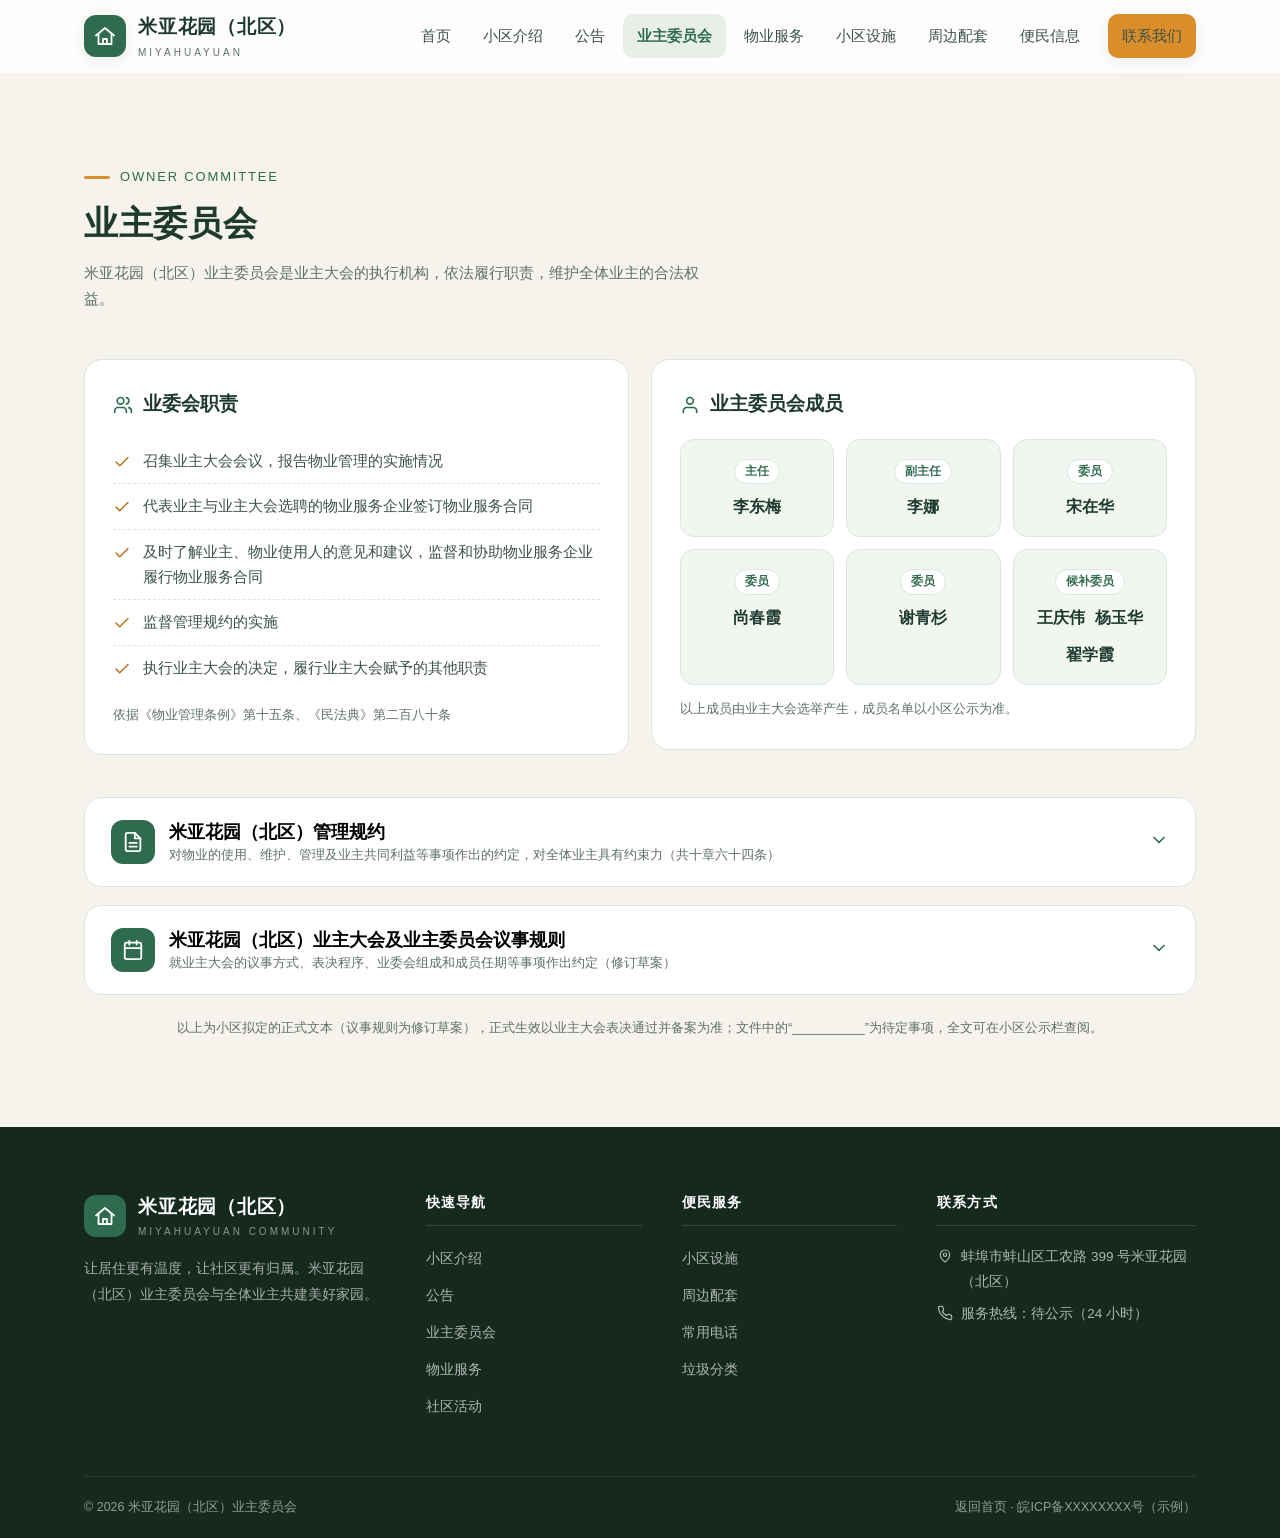
==== commit 01f21452: "1" ====
--- a/committee.html
+++ b/committee.html
@@ -103,14 +103,14 @@
           </div>
           <div class="member-card">
             <span class="m-role">委员</span>
-            <span class="m-name">周丽</span>
+            <span class="m-name">谢青杉</span>
           </div>
           <div class="member-card">
             <span class="m-role">候补委员</span>
             <span class="m-names">
-              <span class="m-name">张小丽</span>
-              <span class="m-name">刘样</span>
-              <span class="m-name">马产</span>
+              <span class="m-name">王庆伟</span>
+              <span class="m-name">杨玉华</span>
+              <span class="m-name">翟学霞</span>
             </span>
           </div>
         </div>
--- a/assets/css/site.css
+++ b/assets/css/site.css
@@ -58,8 +58,8 @@
 
 /* ===== 顶部导航 ===== */
 .site-header{
-  position:fixed;top:35px;left:0;right:0;z-index:100;
-  background:rgba(255,255,255,.86);
+  position:fixed;top:0;left:0;right:0;z-index:100;
+  background:rgba(255,255,255,.8);
   backdrop-filter:blur(12px);
   -webkit-backdrop-filter:blur(12px);
   border-bottom:1px solid transparent;
@@ -99,7 +99,7 @@
 .hero{
   position:relative;min-height:92vh;
   display:flex;align-items:flex-end;
-  padding:140px 0 0;
+  padding:0;
   color:var(--white);
   overflow:hidden;
 }
@@ -111,7 +111,7 @@
   content:"";position:absolute;inset:0;
   background:linear-gradient(180deg,rgba(16,38,29,.28) 0%,rgba(16,38,29,.12) 40%,rgba(14,32,25,.78) 100%);
 }
-.hero-inner{position:relative;z-index:2;width:100%;padding-bottom:56px;}
+.hero-inner{position:relative;z-index:2;width:100%;padding:130px 0 56px;}
 .hero-tag{
   display:inline-flex;align-items:center;gap:8px;
   background:rgba(255,255,255,.16);backdrop-filter:blur(6px);
@@ -191,9 +191,9 @@
 .today-hotline .h-label{font-size:12px;color:var(--muted);letter-spacing:.06em;}
 .today-hotline .h-num{font-family:var(--font-serif);font-size:19px;font-weight:700;color:var(--amber-deep);white-space:nowrap;}
 
-/* ===== 今日天气条（悬浮页面顶端） ===== */
+/* ===== 今日天气条（位于菜单栏下方，随页面滚动消失） ===== */
 .weather-bar{
-  position:fixed;top:0;left:0;right:0;z-index:120;
+  position:absolute;top:72px;left:0;right:0;z-index:3;
   background:transparent;border-bottom:none;
   box-shadow:none;
 }
@@ -201,18 +201,18 @@
   max-width:1160px;margin:0 auto;padding:6px 24px;
   display:flex;flex-wrap:nowrap;align-items:center;gap:0 16px;
 }
-section[id]{scroll-margin-top:120px;}
-.weather-bar .wb-lead{display:flex;align-items:center;gap:10px;padding-right:18px;border-right:1px solid var(--line);white-space:nowrap;}
+section[id]{scroll-margin-top:90px;}
+.weather-bar .wb-lead{display:flex;align-items:center;gap:10px;padding-right:18px;border-right:1px solid rgba(255,255,255,.28);white-space:nowrap;}
 .weather-bar .wb-ic{width:34px;height:34px;border-radius:50%;background:var(--amber);color:var(--white);display:flex;align-items:center;justify-content:center;flex:none;}
 .weather-bar .wb-ic svg{width:18px;height:18px;}
-.weather-bar .wb-loc{font-size:12px;color:var(--muted);letter-spacing:.04em;white-space:nowrap;}
+.weather-bar .wb-loc{font-size:12px;color:rgba(255,255,255,.75);letter-spacing:.04em;white-space:nowrap;}
 .weather-bar .wb-now{display:flex;align-items:baseline;gap:6px;white-space:nowrap;}
-.weather-bar .wb-now b{font-family:var(--font-serif);font-size:22px;font-weight:700;color:var(--pine-deep);line-height:1;}
-.weather-bar .wb-now i{font-style:normal;font-size:13px;color:var(--pine-deep);}
+.weather-bar .wb-now b{font-family:var(--font-serif);font-size:22px;font-weight:700;color:#fff;line-height:1;}
+.weather-bar .wb-now i{font-style:normal;font-size:13px;color:rgba(255,255,255,.9);}
 .weather-bar .wb-item{display:flex;align-items:baseline;gap:5px;white-space:nowrap;}
-.weather-bar .wb-item .wb-label{font-size:11px;color:var(--muted);letter-spacing:.02em;}
-.weather-bar .wb-item .wb-val{font-family:var(--font-serif);font-size:14.5px;font-weight:700;color:var(--pine-deep);}
-.weather-bar .wb-tip{margin-left:auto;font-size:12px;color:var(--amber-deep);font-weight:600;white-space:nowrap;}
+.weather-bar .wb-item .wb-label{font-size:11px;color:rgba(255,255,255,.75);letter-spacing:.02em;}
+.weather-bar .wb-item .wb-val{font-family:var(--font-serif);font-size:14.5px;font-weight:700;color:#fff;}
+.weather-bar .wb-tip{margin-left:auto;font-size:12px;color:rgba(255,255,255,.85);font-weight:600;white-space:nowrap;}
 
 /* ===== 关于小区 ===== */
 .about-grid{display:grid;grid-template-columns:1.05fr 1fr;gap:56px;align-items:center;}
@@ -599,7 +599,8 @@
   .nav-links a{padding:13px 16px;font-size:16px;border-radius:12px;}
   .nav-cta{margin-left:0;text-align:center;}
   .nav-toggle{display:flex;}
-  .hero{padding-top:110px;min-height:88vh;}
+  .hero{padding-top:0;min-height:88vh;}
+  .hero-inner{padding-top:130px;}
   .hero-stats{grid-template-columns:repeat(2,1fr);gap:14px 0;}
   .hstat:nth-child(3){border-left:none;}
   .hstat:nth-child(n+3){border-top:1px solid rgba(255,255,255,.2);padding-top:14px;}
@@ -608,10 +609,24 @@
   .today-msg .t-text{white-space:normal;}
   .today-hotline{border-left:none;border-top:1px solid var(--line);padding-left:0;padding-top:16px;}
   .site-header{top:0;}
-  .weather-bar{position:static;background:transparent;border-bottom:none;box-shadow:none;margin-top:14px;padding:0;}
-  .wb-inner{background:var(--white);border:1px solid var(--line);border-radius:20px;box-shadow:var(--shadow);padding:16px 20px;gap:12px 18px;flex-wrap:wrap;}
-  .weather-bar .wb-lead{padding-right:0;border-right:none;width:100%;padding-bottom:8px;margin-bottom:2px;border-bottom:1px solid var(--line);}
-  .weather-bar .wb-tip{margin-left:0;text-align:left;max-width:none;}
+  .weather-bar{position:absolute;top:72px;left:0;right:0;background:transparent;border-bottom:none;box-shadow:none;margin-top:0;padding:0;}
+  .wb-inner{background:transparent;border:none;box-shadow:none;padding:6px 8px;gap:0 8px;flex-wrap:nowrap;overflow:hidden;font-size:10px;}
+  .weather-bar .wb-lead{padding-right:8px;border-right:1px solid rgba(255,255,255,.28);width:auto;padding-bottom:0;margin-bottom:0;border-bottom:none;flex:none;gap:5px;}
+  .weather-bar .wb-loc{display:none;}
+  .weather-bar .wb-tip{display:none;}
+  .weather-bar .wb-ic{width:22px;height:22px;}
+  .weather-bar .wb-ic svg{width:13px;height:13px;}
+  .weather-bar{color:var(--white);}
+  .weather-bar .wb-now b{color:#fff;}
+  .weather-bar .wb-item .wb-label{color:rgba(255,255,255,.75);}
+  .weather-bar .wb-item .wb-val{color:#fff;}
+  .weather-bar .wb-now i{color:rgba(255,255,255,.9);}
+  .weather-bar .wb-item{white-space:nowrap;flex-shrink:1;min-width:0;gap:3px;}
+  .weather-bar .wb-item .wb-label{font-size:9.5px;}
+  .weather-bar .wb-item .wb-val{font-size:11.5px;}
+  .weather-bar .wb-item:has(#weatherSun){display:none;}
+  .weather-bar .wb-now b{font-size:14px;}
+  .weather-bar .wb-now i{font-size:11px;}
   .about-points{grid-template-columns:1fr;}
   .stats-grid{grid-template-columns:repeat(2,1fr);}
   .news-grid{grid-template-columns:1fr;}
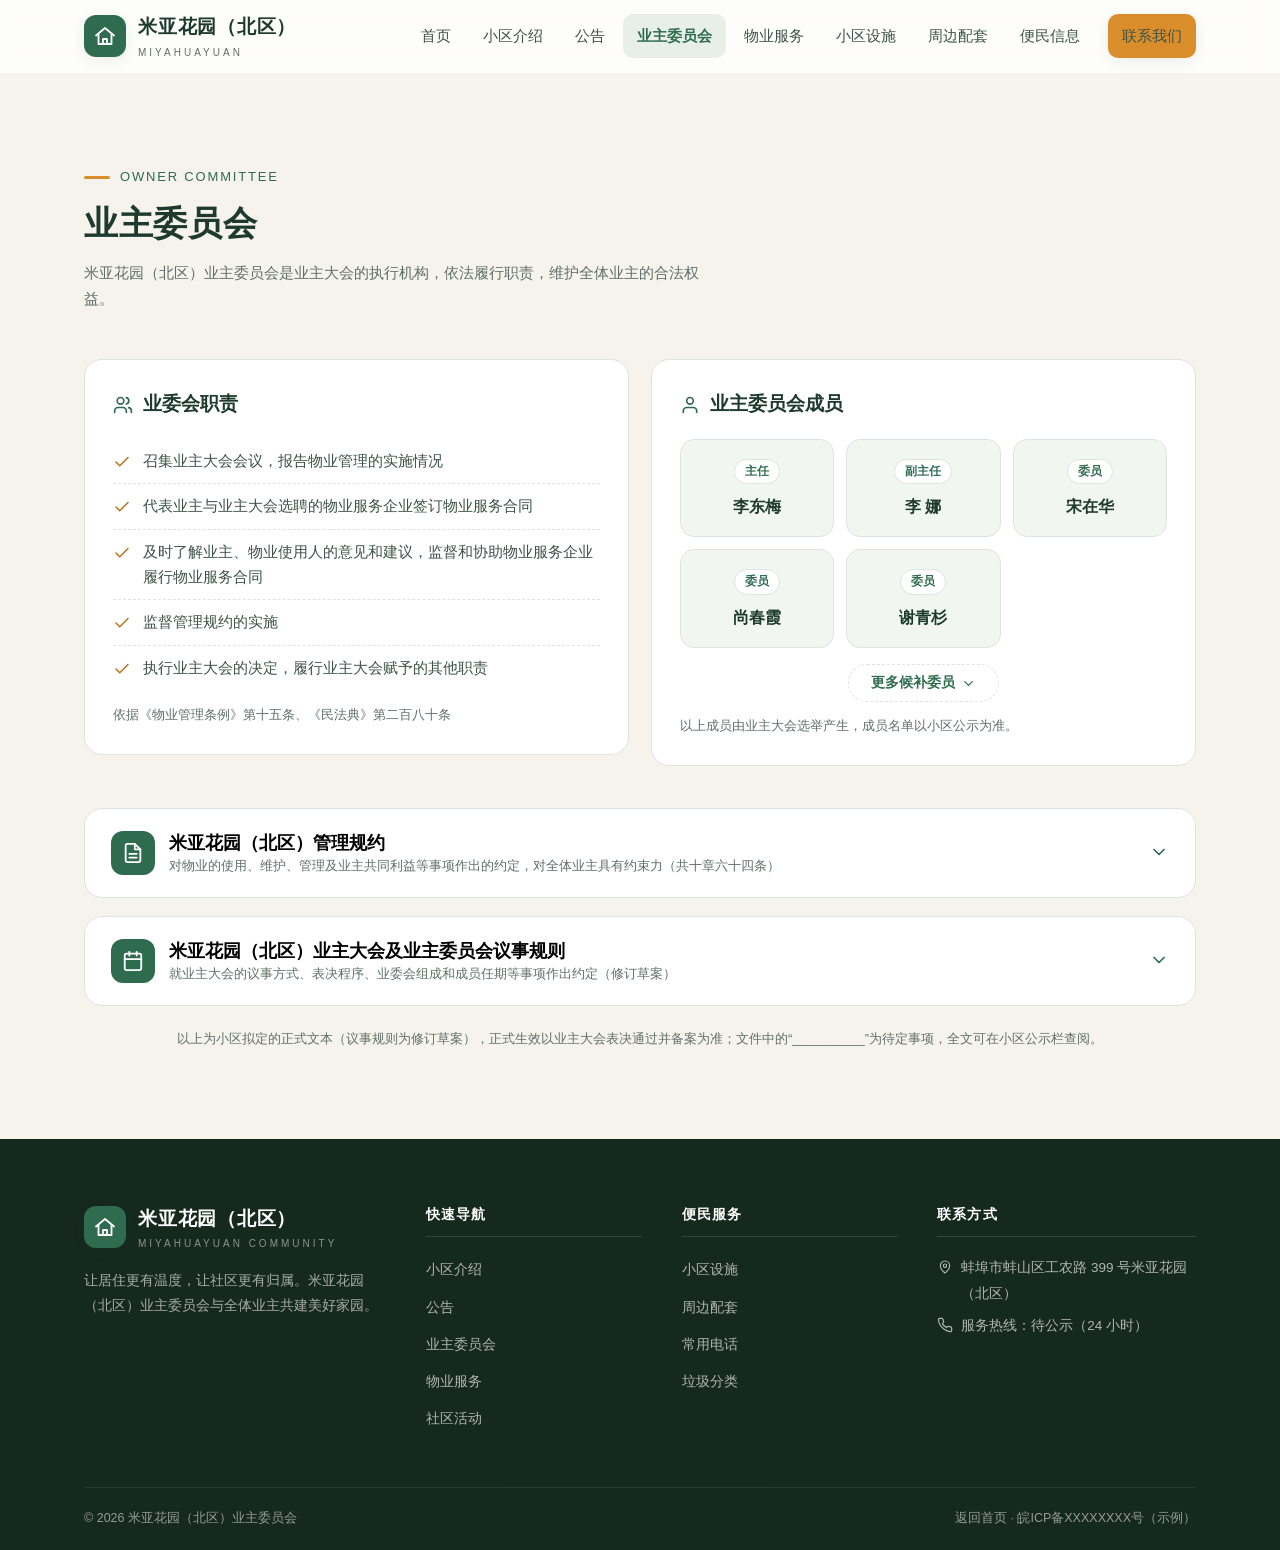
==== commit 71fd8355: "1" ====
--- a/committee.html
+++ b/committee.html
@@ -91,7 +91,7 @@
           </div>
           <div class="member-card">
             <span class="m-role">副主任</span>
-            <span class="m-name">李娜</span>
+            <span class="m-name">李  娜</span>
           </div>
           <div class="member-card">
             <span class="m-role">委员</span>
@@ -105,13 +105,23 @@
             <span class="m-role">委员</span>
             <span class="m-name">谢青杉</span>
           </div>
+        </div>
+        <button class="member-more" id="memberMore" type="button" aria-expanded="false">
+          更多候补委员
+          <svg viewBox="0 0 24 24" fill="none" stroke="currentColor" stroke-width="2" stroke-linecap="round" stroke-linejoin="round"><polyline points="6 9 12 15 18 9"/></svg>
+        </button>
+        <div class="member-grid member-alt" id="memberAlt" hidden>
           <div class="member-card">
             <span class="m-role">候补委员</span>
-            <span class="m-names">
-              <span class="m-name">王庆伟</span>
-              <span class="m-name">杨玉华</span>
-              <span class="m-name">翟学霞</span>
-            </span>
+            <span class="m-name">王庆伟</span>
+          </div>
+          <div class="member-card">
+            <span class="m-role">候补委员</span>
+            <span class="m-name">杨玉华</span>
+          </div>
+          <div class="member-card">
+            <span class="m-role">候补委员</span>
+            <span class="m-name">翟学霞</span>
           </div>
         </div>
         <p class="c-note">以上成员由业主大会选举产生，成员名单以小区公示为准。</p>
@@ -420,6 +430,16 @@
     });
   });
 
+  /* ---- 更多候补委员 展开/收起 ---- */
+  var memberMore = document.getElementById('memberMore');
+  var memberAlt = document.getElementById('memberAlt');
+  memberMore.addEventListener('click', function(){
+    var open = memberAlt.hidden;
+    memberAlt.hidden = !open;
+    memberMore.setAttribute('aria-expanded', open ? 'true' : 'false');
+    memberMore.classList.toggle('open', open);
+  });
+
   /* ---- 移动端菜单 ---- */
   var navToggle = document.getElementById('navToggle');
   var navLinks = document.getElementById('navLinks');
--- a/assets/css/site.css
+++ b/assets/css/site.css
@@ -526,6 +526,17 @@
 .member-card .m-names{display:flex;justify-content:center;gap:10px;flex-wrap:wrap;}
 .member-card .m-names .m-name{display:inline-block;}
 .member-card .m-desc{display:block;font-size:12px;color:var(--muted);margin-top:4px;}
+.member-more{
+  display:flex;align-items:center;justify-content:center;gap:6px;
+  margin:16px auto 0;padding:9px 22px;font-size:13.5px;font-weight:600;
+  color:var(--pine);background:var(--white);border:1.5px dashed var(--line);
+  border-radius:999px;cursor:pointer;transition:border-color .25s,color .25s;
+}
+.member-more:hover{border-color:var(--amber);color:var(--amber-deep);}
+.member-more svg{width:15px;height:15px;transition:transform .25s;}
+.member-more.open svg{transform:rotate(180deg);}
+.member-alt{margin-top:12px;}
+.member-alt[hidden]{display:none;}
 .c-note{margin-top:14px;font-size:12.5px;color:var(--muted);}
 .doc-wrap{margin-top:42px;display:grid;gap:18px;}
 .doc-card{background:var(--white);border:1px solid var(--line);border-radius:18px;overflow:hidden;}
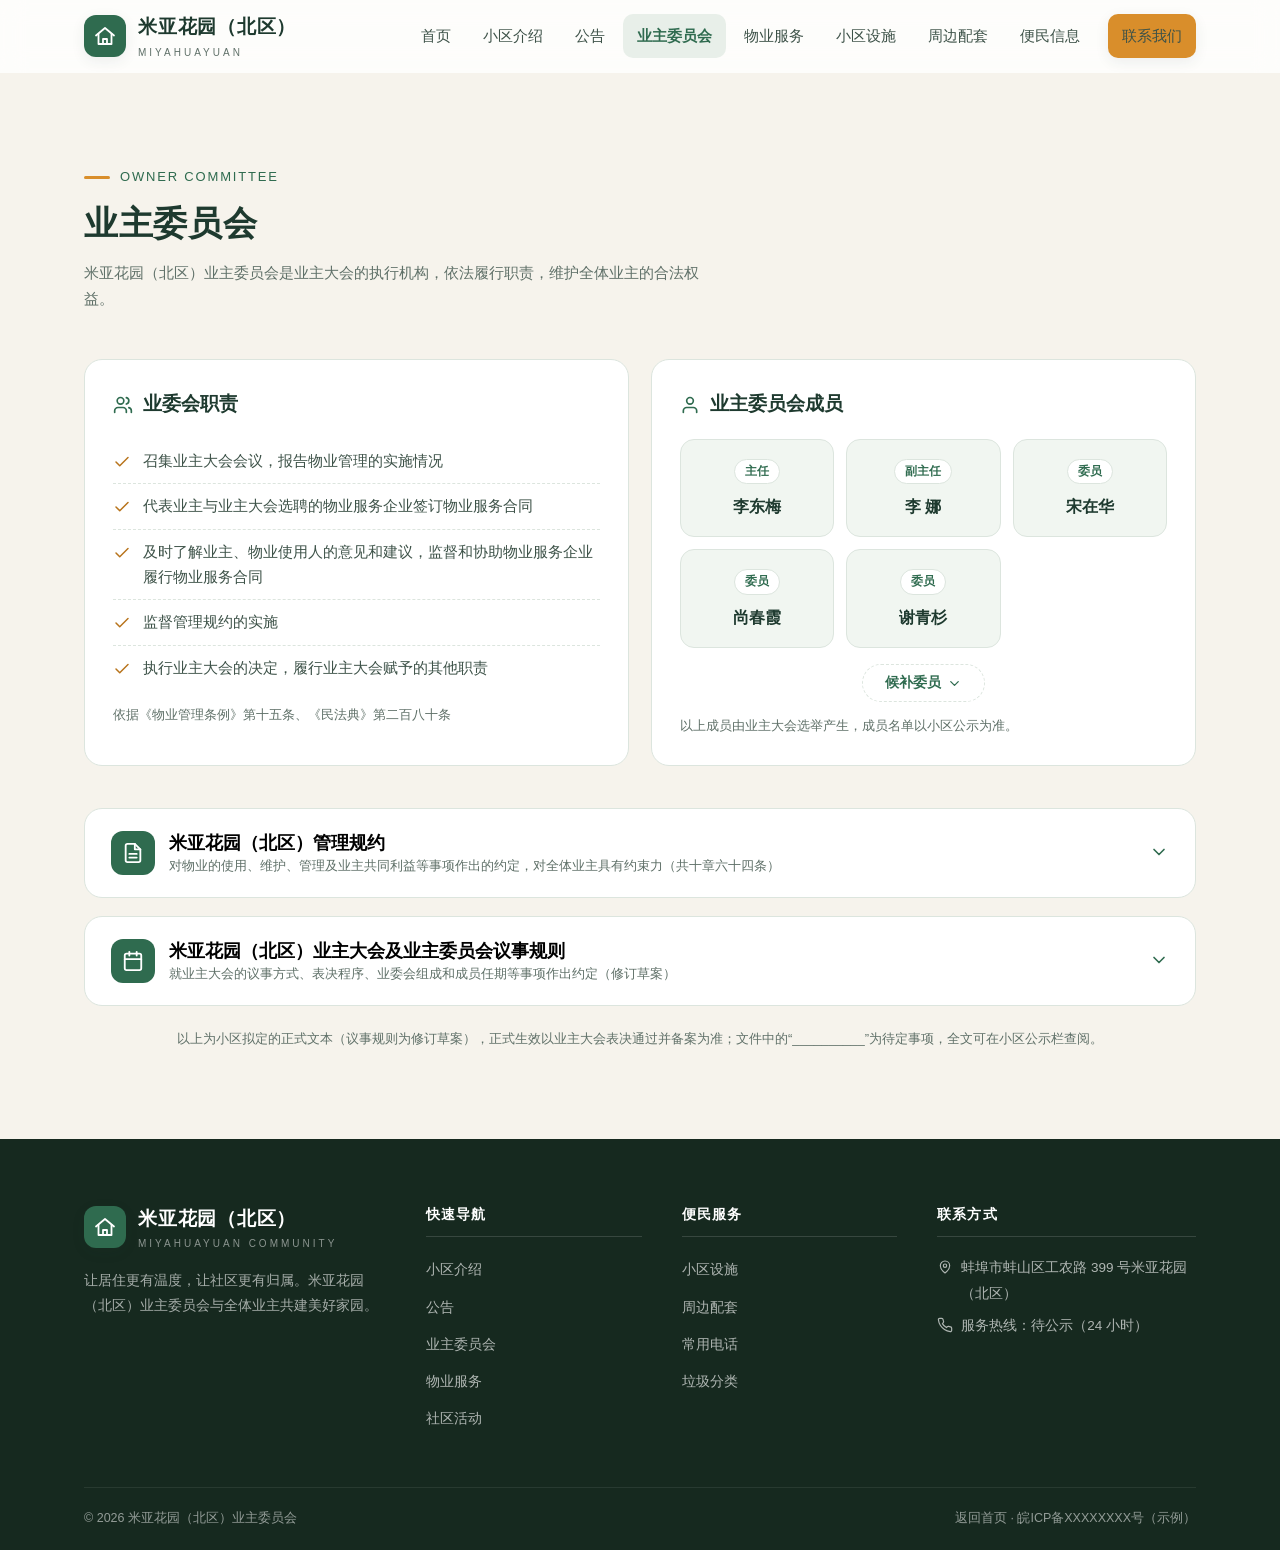
==== commit 96cd0faa: "Update committee.html" ====
--- a/committee.html
+++ b/committee.html
@@ -107,7 +107,7 @@
           </div>
         </div>
         <button class="member-more" id="memberMore" type="button" aria-expanded="false">
-          更多候补委员
+          候补委员
           <svg viewBox="0 0 24 24" fill="none" stroke="currentColor" stroke-width="2" stroke-linecap="round" stroke-linejoin="round"><polyline points="6 9 12 15 18 9"/></svg>
         </button>
         <div class="member-grid member-alt" id="memberAlt" hidden>
--- a/assets/css/site.css
+++ b/assets/css/site.css
@@ -502,7 +502,7 @@
 .back-top svg{width:22px;height:22px;}
 
 /* ===== 业主委员会 ===== */
-.committee-grid{display:grid;grid-template-columns:repeat(2,1fr);gap:22px;align-items:start;}
+.committee-grid{display:grid;grid-template-columns:repeat(2,1fr);gap:22px;align-items:stretch;}
 .committee-card{background:var(--white);border:1px solid var(--line);border-radius:18px;padding:28px;}
 .committee-card h4{font-family:var(--font-serif);font-size:19px;font-weight:700;margin-bottom:18px;display:flex;align-items:center;gap:10px;}
 .committee-card h4 svg{width:20px;height:20px;color:var(--pine);}
